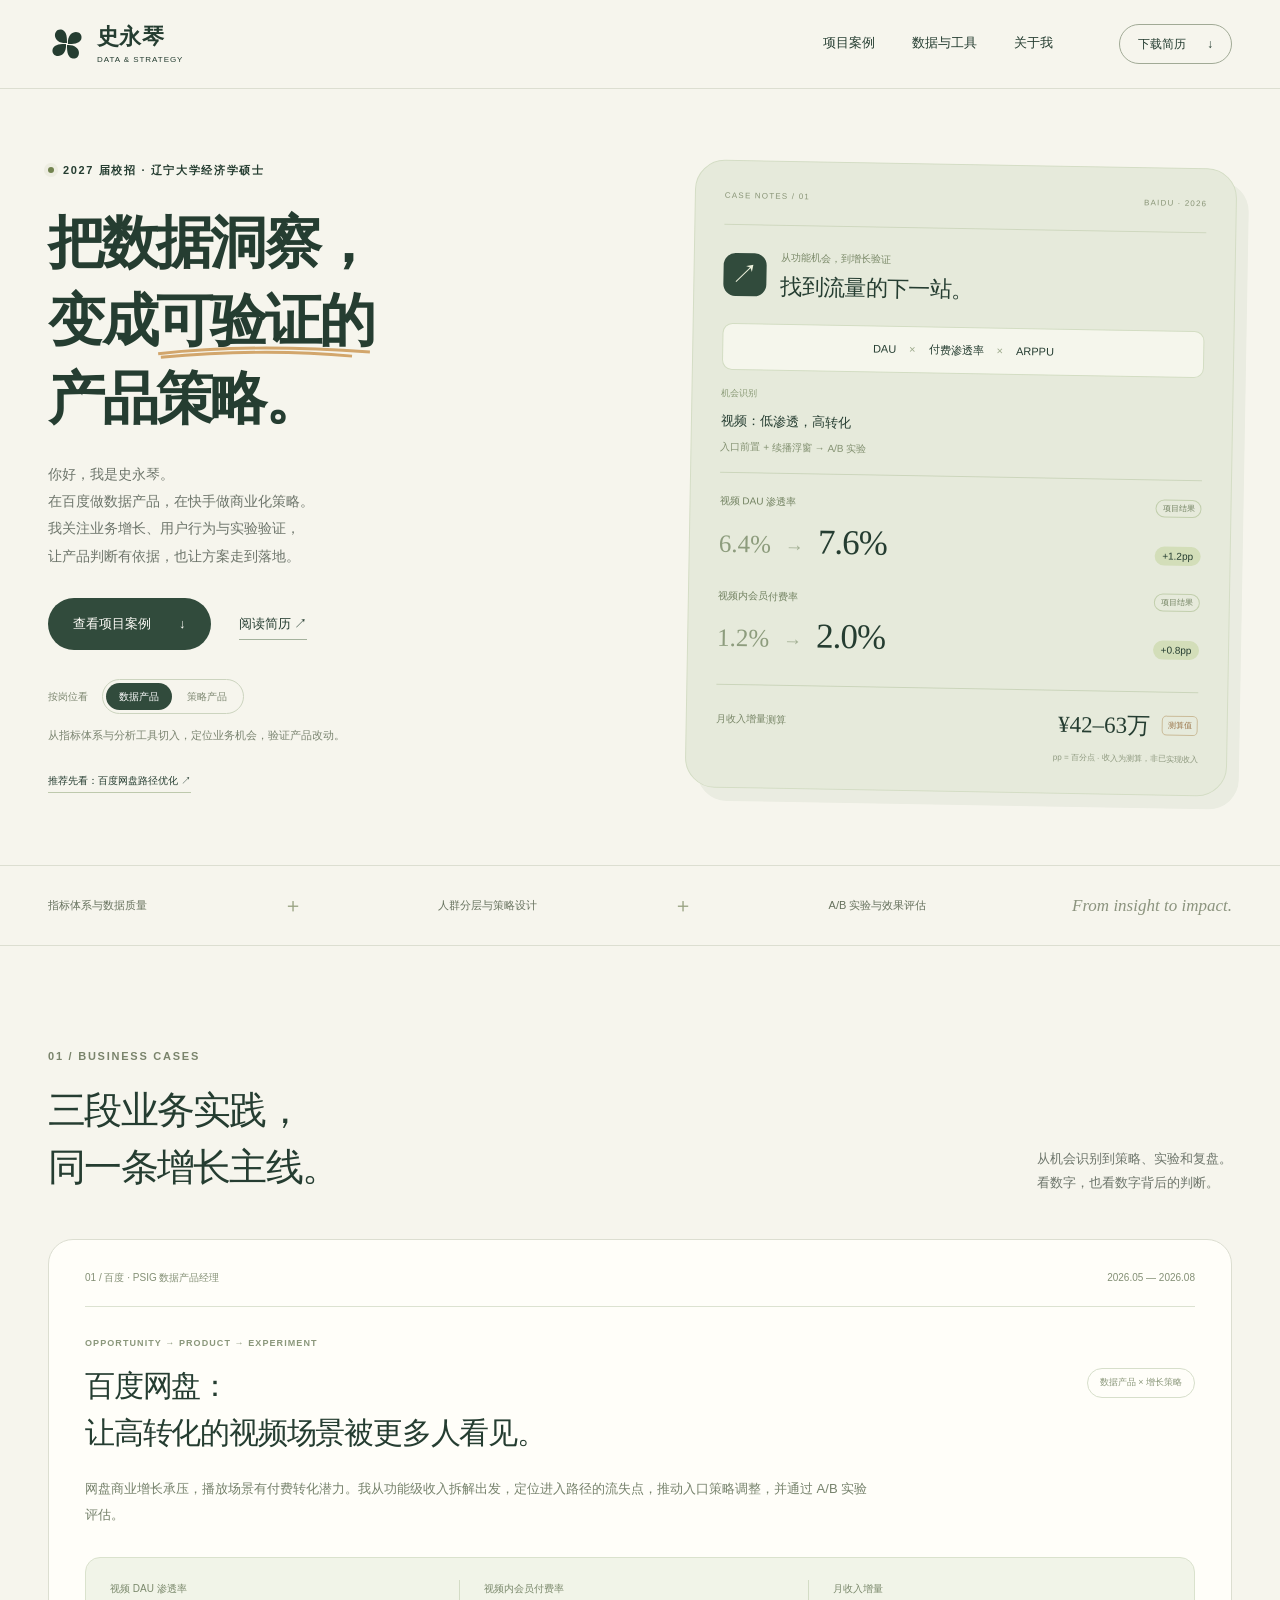
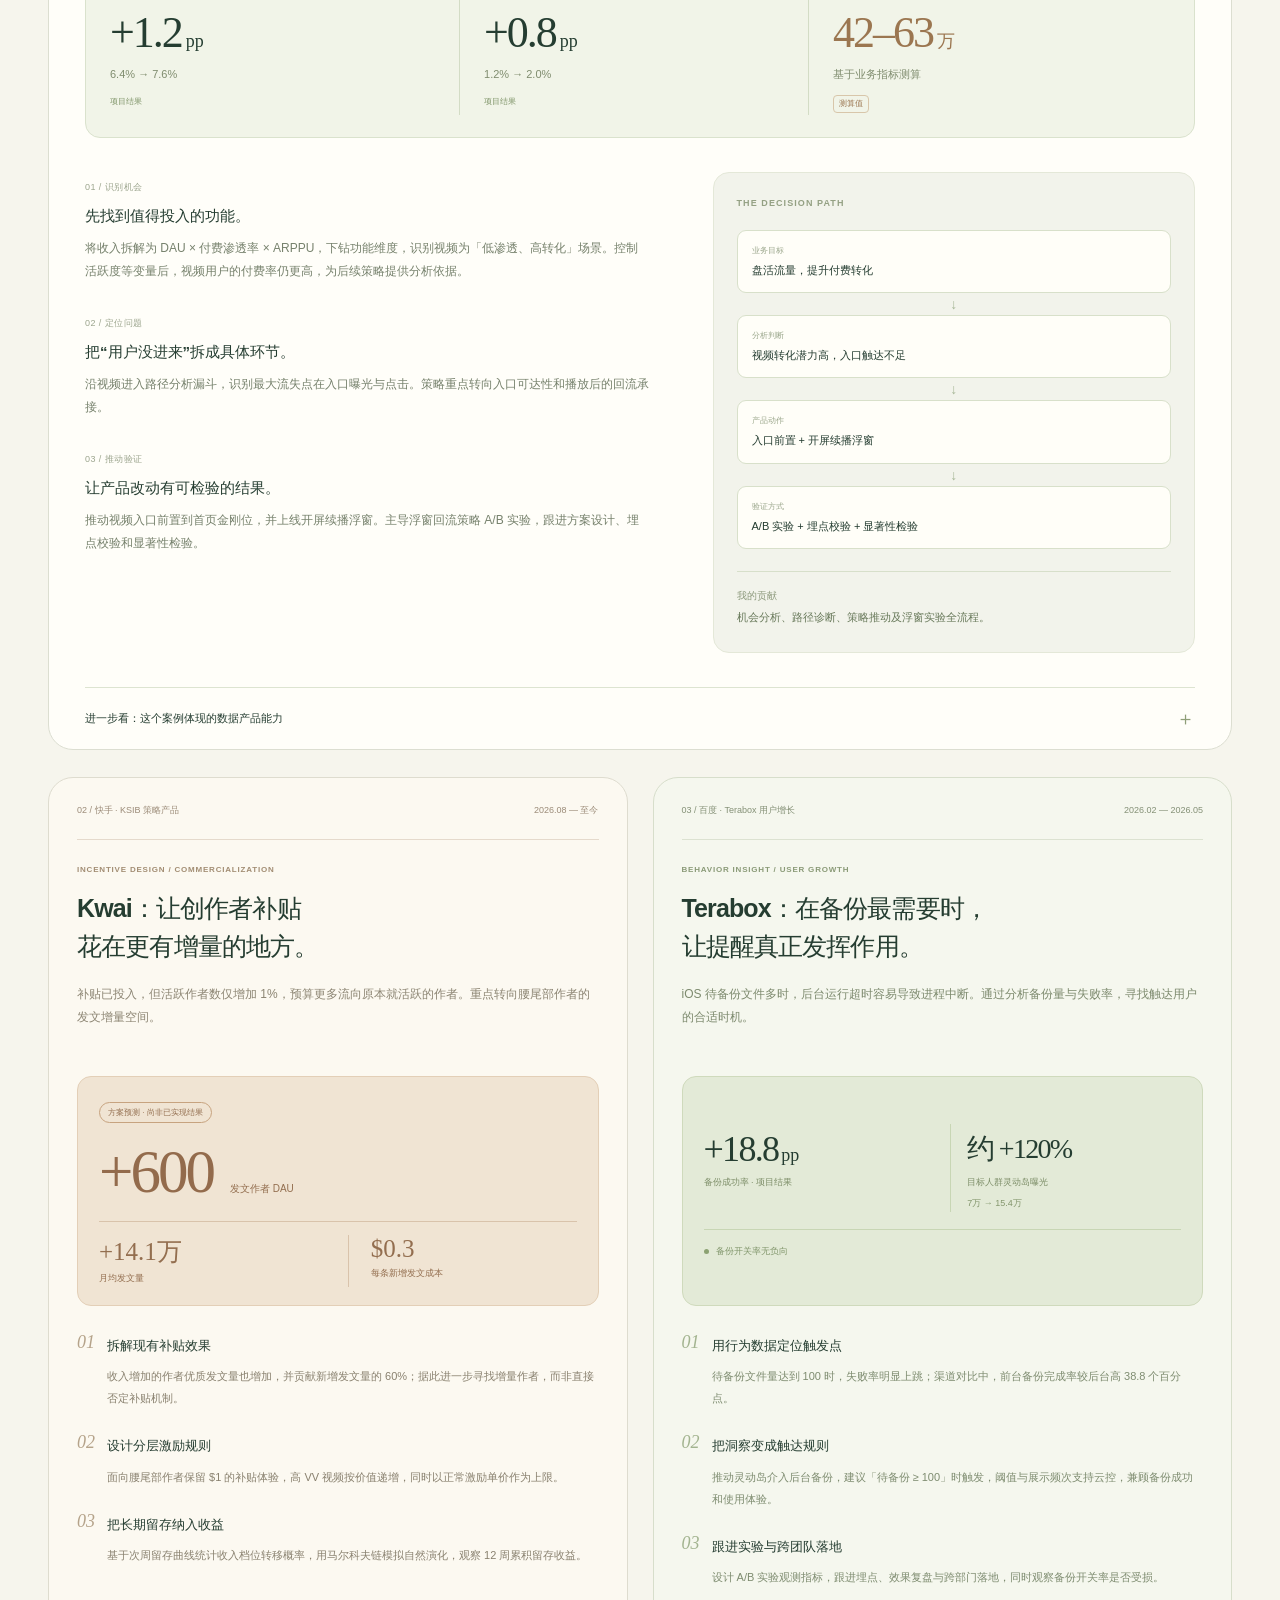
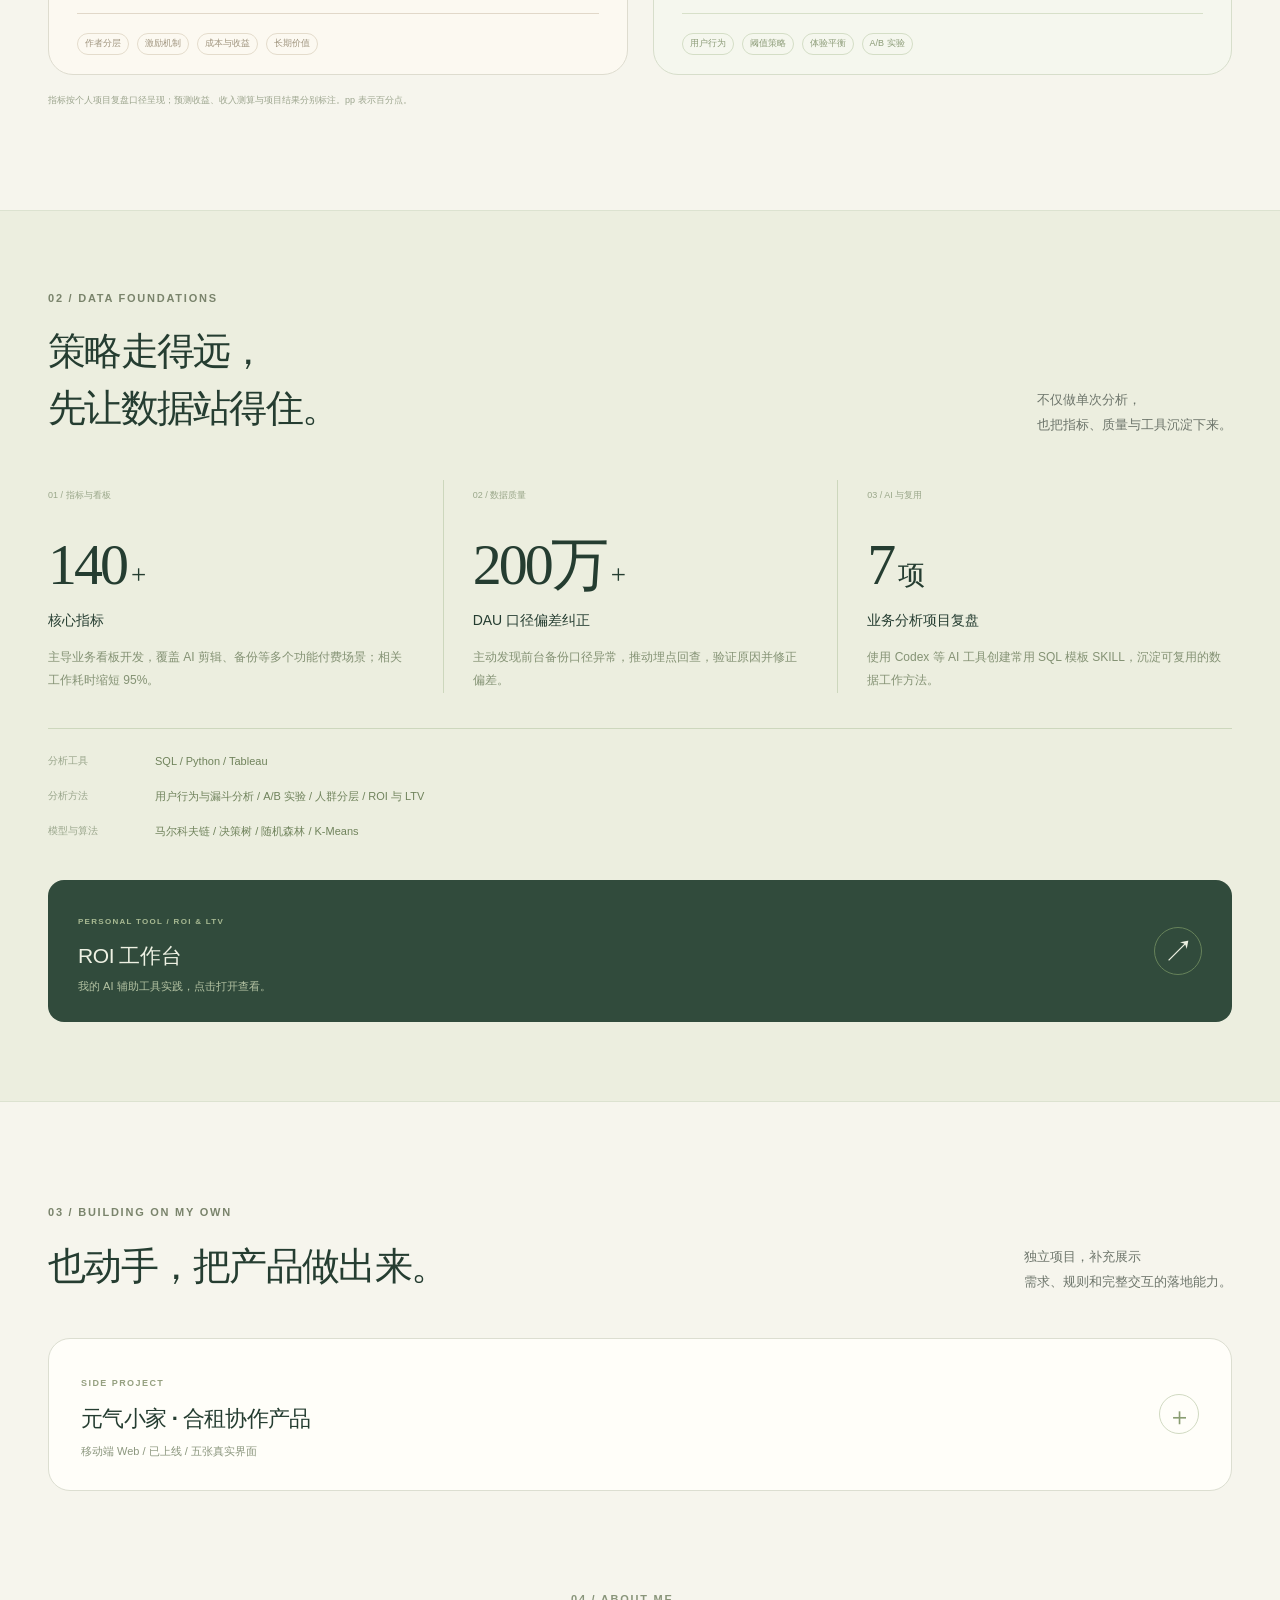
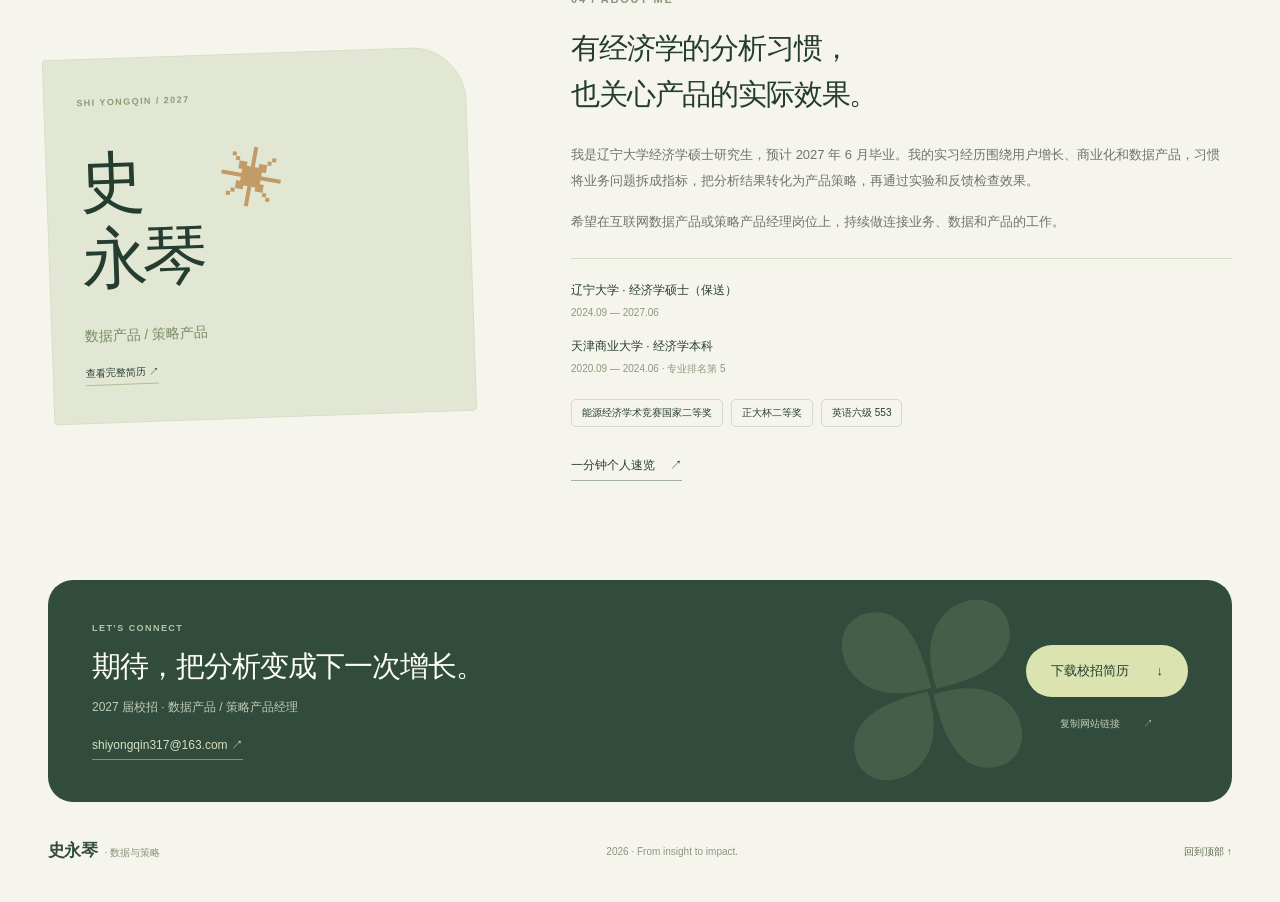
==== docs/index.html @ d468dbdb "补齐 Pages 的 docs 发布目录，修复网站及公开简历部署" ====
<!doctype html>
<html lang="zh-CN">
<head>
<meta charset="utf-8"><meta name="viewport" content="width=device-width, initial-scale=1"><meta name="theme-color" content="#f6f5ed">
<meta name="description" content="史永琴，辽宁大学经济学硕士，2027届校招。聚焦互联网数据产品与策略产品，展示百度网盘、快手Kwai与Terabox的指标分析、策略设计和A/B实验实践。">
<meta property="og:title" content="史永琴 · 数据产品 / 策略产品"><meta property="og:description" content="把数据洞察，变成可验证的产品策略。2027届校招作品集。"><meta property="og:type" content="website"><meta property="og:url" content="https://shiyongqin.github.io/portfolio/">
<title>史永琴 · 数据产品 / 策略产品</title><link rel="icon" href="assets/favicon.svg" type="image/svg+xml"><link rel="stylesheet" href="styles.css"><link rel="stylesheet" href="career.css"><script src="app.js" defer></script>
</head>
<body>
<a class="skip-link" href="#main">跳到主要内容</a>
<header class="site-header"><div class="header-inner wrap"><a class="brand" href="#top" aria-label="史永琴，返回顶部"><svg class="brand-mark" viewBox="0 0 40 40" fill="currentColor" aria-hidden="true"><path d="M20 19C3 20 5 2 15 5c5 2 5 9 5 14ZM21 20C20 3 38 5 35 15c-2 5-9 5-14 5ZM20 21c17-1 15 17 5 14-5-2-5-9-5-14ZM19 20C20 37 2 35 5 25c2-5 9-5 14-5Z"/></svg><span>史永琴<span class="brand-sub">DATA &amp; STRATEGY</span></span></a><nav class="desktop-nav" aria-label="主导航"><a href="#work">项目案例</a><a href="#capabilities">数据与工具</a><a href="#about">关于我</a></nav><a class="button small outline header-action" href="assets/shiyongqin-resume.pdf" download="史永琴_数据策略产品_校招简历.pdf">下载简历 <span aria-hidden="true">↓</span></a><button class="menu-toggle" aria-expanded="false" aria-controls="mobile-nav" aria-label="展开导航"><span></span><span></span></button></div><nav id="mobile-nav" class="mobile-nav" aria-label="手机导航" hidden><a href="#work">项目案例</a><a href="#capabilities">数据与工具</a><a href="#about">关于我</a><a href="assets/shiyongqin-resume.pdf" download="史永琴_数据策略产品_校招简历.pdf">下载简历 ↓</a></nav></header>
<main id="main">
<section class="hero career-hero wrap" id="top" aria-labelledby="hero-title"><div class="hero-copy"><p class="eyebrow"><span class="status-dot"></span> 2027 届校招 · 辽宁大学经济学硕士</p><h1 id="hero-title">把数据洞察，<br>变成<span class="underlined">可验证的<svg viewBox="0 0 400 24" preserveAspectRatio="none" aria-hidden="true"><path d="M4 15Q172-3 395 12M9 21Q198 5 362 19"/></svg></span><br>产品策略。</h1><p class="hero-description">你好，我是史永琴。<br>在百度做数据产品，在快手做商业化策略。<br>我关注业务增长、用户行为与实验验证，<br>让产品判断有依据，也让方案走到落地。</p><div class="hero-actions"><a class="button primary" href="#work">查看项目案例 <span aria-hidden="true">↓</span></a><a class="text-link" href="assets/shiyongqin-resume.pdf" target="_blank" rel="noopener">阅读简历 ↗</a></div><div class="role-selector" aria-label="按求职方向查看"><span>按岗位看</span><div class="role-buttons"><button data-role="data" aria-pressed="true">数据产品</button><button data-role="strategy" aria-pressed="false">策略产品</button></div></div><div class="role-focus" aria-live="polite"><p id="role-description">从指标体系与分析工具切入，定位业务机会，验证产品改动。</p><a id="role-case-link" href="#baidu">推荐先看：百度网盘路径优化 ↗</a></div></div>
<aside class="insight-board" aria-label="百度网盘案例成果速览"><div class="board-topline"><span>CASE NOTES / 01</span><span>BAIDU · 2026</span></div><div class="board-title"><span class="board-icon" aria-hidden="true">↗</span><div><p>从功能机会，到增长验证</p><h2>找到流量的下一站。</h2></div></div><div class="formula"><span>DAU</span><i>×</i><span>付费渗透率</span><i>×</i><span>ARPPU</span></div><div class="board-finding"><span>机会识别</span><strong>视频：低渗透，高转化</strong><p>入口前置 + 续播浮窗 → A/B 实验</p></div><div class="board-metric"><div><span>视频 DAU 渗透率</span><small>项目结果</small></div><p><span>6.4%</span><i>→</i><strong>7.6%</strong><em>+1.2pp</em></p></div><div class="board-metric"><div><span>视频内会员付费率</span><small>项目结果</small></div><p><span>1.2%</span><i>→</i><strong>2.0%</strong><em>+0.8pp</em></p></div><div class="board-bottom"><span>月收入增量测算</span><strong>¥42–63万</strong><small>测算值</small></div><p class="board-footnote">pp = 百分点 · 收入为测算，非已实现收入</p></aside></section>
<div class="intro-strip career-strip"><div class="wrap"><span>指标体系与数据质量</span><span class="strip-plus" aria-hidden="true">＋</span><span>人群分层与策略设计</span><span class="strip-plus" aria-hidden="true">＋</span><span>A/B 实验与效果评估</span><span class="strip-signature">From insight to impact.</span></div></div>
<section class="work-section wrap section-space" id="work" aria-labelledby="work-title"><div class="section-heading"><div><p class="eyebrow">01 / BUSINESS CASES</p><h2 id="work-title">三段业务实践，<br>同一条增长主线。</h2></div><p class="section-note">从机会识别到策略、实验和复盘。<br>看数字，也看数字背后的判断。</p></div>
<article class="business-case" id="baidu"><div class="business-top"><span>01 / 百度 · PSIG 数据产品经理</span><span>2026.05 — 2026.08</span></div><div class="business-heading"><div><p class="eyebrow">OPPORTUNITY → PRODUCT → EXPERIMENT</p><h3>百度网盘：<br>让高转化的视频场景被更多人看见。</h3></div><span class="case-type">数据产品 × 增长策略</span></div><p class="business-lead">网盘商业增长承压，播放场景有付费转化潜力。我从功能级收入拆解出发，定位进入路径的流失点，推动入口策略调整，并通过 A/B 实验评估。</p><div class="outcome-grid"><div><span class="outcome-label">视频 DAU 渗透率</span><strong>+1.2<span>pp</span></strong><p>6.4% → 7.6%</p><small>项目结果</small></div><div><span class="outcome-label">视频内会员付费率</span><strong>+0.8<span>pp</span></strong><p>1.2% → 2.0%</p><small>项目结果</small></div><div class="estimated-outcome"><span class="outcome-label">月收入增量</span><strong>42–63<span>万</span></strong><p>基于业务指标测算</p><small>测算值</small></div></div><div class="case-body"><div class="case-narrative"><div><span>01 / 识别机会</span><h4>先找到值得投入的功能。</h4><p>将收入拆解为 DAU × 付费渗透率 × ARPPU，下钻功能维度，识别视频为「低渗透、高转化」场景。控制活跃度等变量后，视频用户的付费率仍更高，为后续策略提供分析依据。</p></div><div><span>02 / 定位问题</span><h4>把“用户没进来”拆成具体环节。</h4><p>沿视频进入路径分析漏斗，识别最大流失点在入口曝光与点击。策略重点转向入口可达性和播放后的回流承接。</p></div><div><span>03 / 推动验证</span><h4>让产品改动有可检验的结果。</h4><p>推动视频入口前置到首页金刚位，并上线开屏续播浮窗。主导浮窗回流策略 A/B 实验，跟进方案设计、埋点校验和显著性检验。</p></div></div><div class="decision-board"><p class="eyebrow">THE DECISION PATH</p><div class="path-node"><span>业务目标</span><strong>盘活流量，提升付费转化</strong></div><div class="path-node"><span>分析判断</span><strong>视频转化潜力高，入口触达不足</strong></div><div class="path-node"><span>产品动作</span><strong>入口前置 + 开屏续播浮窗</strong></div><div class="path-node"><span>验证方式</span><strong>A/B 实验 + 埋点校验 + 显著性检验</strong></div><div class="ownership"><span>我的贡献</span><p>机会分析、路径诊断、策略推动及浮窗实验全流程。</p></div></div></div><details class="case-details"><summary>进一步看：这个案例体现的数据产品能力 <span aria-hidden="true">＋</span></summary><div class="detail-content"><div><h4>从指标到决策</h4><p>收入拆解用于筛选优先级，漏斗分析用于定位干预环节，让分析结果指向具体产品动作。</p></div><div><h4>从方案到实验</h4><p>将回流策略转化为可验证的实验方案，校验埋点并评估结果，让产品、数据与研发协作闭环。</p></div><div><h4>保留指标的边界</h4><p>视频 DAU 渗透率与视频内付费率分开呈现。月收入增量标为测算值，避免与已观察到的指标提升混为一谈。</p></div></div></details></article>
<div class="strategy-cases"><article class="strategy-case kwai-case" id="kwai"><div class="business-top"><span>02 / 快手 · KSIB 策略产品</span><span>2026.08 — 至今</span></div><p class="eyebrow">INCENTIVE DESIGN / COMMERCIALIZATION</p><h3>Kwai：让创作者补贴<br>花在更有增量的地方。</h3><p class="strategy-lead">补贴已投入，但活跃作者数仅增加 1%，预算更多流向原本就活跃的作者。重点转向腰尾部作者的发文增量空间。</p><div class="forecast-panel"><span class="metric-badge">方案预测 · 尚非已实现结果</span><div class="forecast-main"><strong>+600</strong><span>发文作者 DAU</span></div><div class="forecast-sub"><div><strong>+14.1万</strong><span>月均发文量</span></div><div><strong>$0.3</strong><span>每条新增发文成本</span></div></div></div><ol class="strategy-steps"><li><strong>拆解现有补贴效果</strong><p>收入增加的作者优质发文量也增加，并贡献新增发文量的 60%；据此进一步寻找增量作者，而非直接否定补贴机制。</p></li><li><strong>设计分层激励规则</strong><p>面向腰尾部作者保留 $1 的补贴体验，高 VV 视频按价值递增，同时以正常激励单价作为上限。</p></li><li><strong>把长期留存纳入收益</strong><p>基于次周留存曲线统计收入档位转移概率，用马尔科夫链模拟自然演化，观察 12 周累积留存收益。</p></li></ol><div class="case-bottom-tags"><span>作者分层</span><span>激励机制</span><span>成本与收益</span><span>长期价值</span></div></article>
<article class="strategy-case tera-case" id="terabox"><div class="business-top"><span>03 / 百度 · Terabox 用户增长</span><span>2026.02 — 2026.05</span></div><p class="eyebrow">BEHAVIOR INSIGHT / USER GROWTH</p><h3>Terabox：在备份最需要时，<br>让提醒真正发挥作用。</h3><p class="strategy-lead">iOS 待备份文件多时，后台运行超时容易导致进程中断。通过分析备份量与失败率，寻找触达用户的合适时机。</p><div class="tera-results"><div><strong>+18.8<span>pp</span></strong><span>备份成功率 · 项目结果</span></div><div><strong>约 +120%</strong><span>目标人群灵动岛曝光</span><small>7万 → 15.4万</small></div><p><i></i> 备份开关率无负向</p></div><ol class="strategy-steps"><li><strong>用行为数据定位触发点</strong><p>待备份文件量达到 100 时，失败率明显上跳；渠道对比中，前台备份完成率较后台高 38.8 个百分点。</p></li><li><strong>把洞察变成触达规则</strong><p>推动灵动岛介入后台备份，建议「待备份 ≥ 100」时触发，阈值与展示频次支持云控，兼顾备份成功和使用体验。</p></li><li><strong>跟进实验与跨团队落地</strong><p>设计 A/B 实验观测指标，跟进埋点、效果复盘与跨部门落地，同时观察备份开关率是否受损。</p></li></ol><div class="case-bottom-tags"><span>用户行为</span><span>阈值策略</span><span>体验平衡</span><span>A/B 实验</span></div></article></div><p class="case-source-note">指标按个人项目复盘口径呈现；预测收益、收入测算与项目结果分别标注。pp 表示百分点。</p></section>
<section class="capabilities-section section-space" id="capabilities" aria-labelledby="capabilities-title"><div class="wrap"><div class="section-heading"><div><p class="eyebrow">02 / DATA FOUNDATIONS</p><h2 id="capabilities-title">策略走得远，<br>先让数据站得住。</h2></div><p class="section-note">不仅做单次分析，<br>也把指标、质量与工具沉淀下来。</p></div><div class="foundation-grid"><article><span class="foundation-index">01 / 指标与看板</span><h3>140<span>+</span></h3><p class="foundation-title">核心指标</p><p>主导业务看板开发，覆盖 AI 剪辑、备份等多个功能付费场景；相关工作耗时缩短 95%。</p></article><article><span class="foundation-index">02 / 数据质量</span><h3>200万<span>+</span></h3><p class="foundation-title">DAU 口径偏差纠正</p><p>主动发现前台备份口径异常，推动埋点回查，验证原因并修正偏差。</p></article><article><span class="foundation-index">03 / AI 与复用</span><h3>7<span>项</span></h3><p class="foundation-title">业务分析项目复盘</p><p>使用 Codex 等 AI 工具创建常用 SQL 模板 SKILL，沉淀可复用的数据工作方法。</p></article></div><div class="skill-lines"><div><span>分析工具</span><p>SQL / Python / Tableau</p></div><div><span>分析方法</span><p>用户行为与漏斗分析 / A/B 实验 / 人群分层 / ROI 与 LTV</p></div><div><span>模型与算法</span><p>马尔科夫链 / 决策树 / 随机森林 / K-Means</p></div></div><a class="tool-link" href="https://shiyongqin.github.io/roi-ltv-dashboard/" target="_blank" rel="noopener noreferrer"><div><span class="eyebrow">PERSONAL TOOL / ROI &amp; LTV</span><h3>ROI 工作台</h3><p>我的 AI 辅助工具实践，点击打开查看。</p></div><span class="tool-arrow" aria-hidden="true">↗</span></a></div></section>
<section class="side-project-section wrap section-space" id="side-project" aria-labelledby="side-title"><div class="section-heading"><div><p class="eyebrow">03 / BUILDING ON MY OWN</p><h2 id="side-title">也动手，把产品做出来。</h2></div><p class="section-note">独立项目，补充展示<br>需求、规则和完整交互的落地能力。</p></div><details class="supplementary-project"><summary><div><span class="eyebrow">SIDE PROJECT</span><h3>元气小家 · 合租协作产品</h3><p>移动端 Web / 已上线 / 五张真实界面</p></div><span class="supplementary-toggle" aria-hidden="true">＋</span></summary><div class="supplementary-content">      <article class="featured-project" id="yuanqi">
        <div class="project-topbar"><span class="project-index">SIDE PROJECT / 独立产品</span><span class="pill"><span class="status-dot"></span> 已上线 · 持续迭代</span></div>
        <div class="feature-grid">
          <div class="project-copy">
            <div class="project-icon house-icon" aria-hidden="true"><svg viewBox="0 0 64 64" fill="none"><path d="m9 30 23-20 23 20M16 27v27h32V27M27 54V37h11v17" stroke="currentColor" stroke-width="3.5" stroke-linejoin="round"/><path d="M44 15h7v12" stroke="currentColor" stroke-width="3.5" stroke-linecap="round"/><path d="m12 8 2 5 5 2-5 2-2 5-2-5-5-2 5-2 2-5Z" fill="#d9a34e"/></svg></div>
            <h3>元气小家</h3><p class="project-subtitle">合租生活里的事，<br>有个地方一起管。</p>
            <p class="project-description">面向 2–4 人合租场景，把公共费用、清洁值日、物资库存和室友公约，放进一个轻量的移动端产品。</p>
            <div class="tag-list"><span>需求拆解</span><span>产品设计</span><span>交互与迭代</span></div>
            <dl class="project-facts"><div><dt>我的工作</dt><dd>从功能规划、规则梳理到界面与体验优化</dd></div><div><dt>核心判断</dt><dd>用可见的状态，减少反复沟通与催促</dd></div></dl>
            <div class="project-actions"><a class="button primary" href="https://project-l1ve.hatchable.site" target="_blank" rel="noopener noreferrer">打开真实产品 <span aria-hidden="true">↗</span></a></div>
          </div>
          <div class="screenshot-gallery" aria-label="元气小家真实产品界面">
            <div class="gallery-tabs" role="tablist" aria-label="选择产品界面"><button role="tab" id="tab-home" aria-controls="screen-panel" aria-selected="true" data-screen="home">首页</button><button role="tab" id="tab-bills" aria-controls="screen-panel" aria-selected="false" tabindex="-1" data-screen="bills">账单</button><button role="tab" id="tab-chores" aria-controls="screen-panel" aria-selected="false" tabindex="-1" data-screen="chores">家务</button><button role="tab" id="tab-supplies" aria-controls="screen-panel" aria-selected="false" tabindex="-1" data-screen="supplies">物资</button><button role="tab" id="tab-house" aria-controls="screen-panel" aria-selected="false" tabindex="-1" data-screen="house">更多</button></div>
            <div id="screen-panel" role="tabpanel" aria-labelledby="tab-home" tabindex="0">
              <div class="gallery-stage"><span class="gallery-decoration" aria-hidden="true">good things,<br>made simple.</span><button class="screen-zoom" aria-label="放大查看首页界面"><img id="gallery-image" src="assets/home.webp" alt="元气小家首页：集中呈现今日待办与值日" width="930" height="1828" loading="lazy"><span class="zoom-hint">点击放大 <span aria-hidden="true">⤢</span></span></button><span class="screen-counter" aria-hidden="true">01 <span>/ 05</span></span></div>
              <div class="gallery-caption" aria-live="polite"><strong id="screen-title">先知道，今天要做什么。</strong><p id="screen-description">首页聚焦今日待办和值日，把最常用的行动入口放在眼前。</p></div>
            </div>
            <p class="source-note">真实产品截图 · 保留拍摄时的演示状态</p>
          </div>
        </div>
        <div class="decision-header"><span class="eyebrow">THREE DESIGN DECISIONS</span><span>几个真正影响体验的选择</span></div>
        <div class="decision-grid"><div><span class="decision-number">01</span><h4>首页做减法</h4><p>把首页收敛为今天的待办和值日，让打开产品后的第一步更明确。</p></div><div><span class="decision-number">02</span><h4>先把分摊规则说清</h4><p>水电费结合费用覆盖日期与居住时间分摊；普通公共费用按人数均分。</p></div><div><span class="decision-number">03</span><h4>协作保留边界</h4><p>费用结清由双方确认；围绕债权债务协作，同时保护个人账单隐私。</p></div></div>
        <details class="case-details"><summary>展开项目思考与迭代复盘 <span aria-hidden="true">＋</span></summary><div class="detail-content"><div><h4>从日常摩擦找到切入点</h4><p>谁垫了水电费、今天轮到谁打扫、纸巾还剩多少，都是单次很小、反复发生的问题。产品围绕「看见状态 → 采取行动 → 留下记录」组织信息，减少靠记忆和催促维持协作。</p></div><div><h4>让产品能被顺利使用</h4><p>迭代中处理过邮箱验证码登录、页面空白和任务点击反馈等问题，并统一了移动端间距、状态色、图标和文案。先保证关键路径清晰、可用，再逐步完善视觉表达。</p></div><div><h4>下一步如何验证</h4><p>用多人真实任务测试，观察费用确认是否清楚、家务完成反馈是否减少催促、库存提醒是否打扰。这些是待验证的设计假设，当前不将它们写成用户增长或效率提升的结果。</p></div></div></details>
      </article>
</div></details></section>
<section class="about-section career-about wrap section-space" id="about" aria-labelledby="about-title"><div class="profile-card"><span class="eyebrow">SHI YONGQIN / 2027</span><div class="profile-name">史<br>永琴<span aria-hidden="true">✳</span></div><p>数据产品 / 策略产品</p><a href="assets/shiyongqin-resume.pdf" target="_blank" rel="noopener">查看完整简历 ↗</a></div><div class="about-copy"><p class="eyebrow">04 / ABOUT ME</p><h2 id="about-title">有经济学的分析习惯，<br>也关心产品的实际效果。</h2><p>我是辽宁大学经济学硕士研究生，预计 2027 年 6 月毕业。我的实习经历围绕用户增长、商业化和数据产品，习惯将业务问题拆成指标，把分析结果转化为产品策略，再通过实验和反馈检查效果。</p><p>希望在互联网数据产品或策略产品经理岗位上，持续做连接业务、数据和产品的工作。</p><div class="education-list"><div><strong>辽宁大学 · 经济学硕士（保送）</strong><span>2024.09 — 2027.06</span></div><div><strong>天津商业大学 · 经济学本科</strong><span>2020.09 — 2024.06 · 专业排名第 5</span></div></div><div class="about-skills"><span>能源经济学术竞赛国家二等奖</span><span>正大杯二等奖</span><span>英语六级 553</span></div><button class="text-link" data-summary>一分钟个人速览 <span aria-hidden="true">↗</span></button></div></section>
<section class="closing-section wrap" aria-labelledby="closing-title"><div><p class="eyebrow">LET’S CONNECT</p><h2 id="closing-title">期待，把分析变成下一次增长。</h2><p>2027 届校招 · 数据产品 / 策略产品经理</p><a class="contact-email" href="mailto:shiyongqin317@163.com">shiyongqin317@163.com ↗</a></div><div class="closing-actions"><a class="button light" href="assets/shiyongqin-resume.pdf" download="史永琴_数据策略产品_校招简历.pdf">下载校招简历 <span aria-hidden="true">↓</span></a><button class="copy-link" id="copy-link">复制网站链接 <span aria-hidden="true">↗</span></button></div><svg class="closing-flower" viewBox="0 0 100 100" fill="currentColor" aria-hidden="true"><path d="M50 49C7 51 12 5 37 13c13 5 13 23 13 36ZM52 50C49 7 95 12 87 37c-5 13-23 13-35 13ZM50 52c43-3 38 43 13 35-13-5-13-23-13-35ZM48 50c3 43-43 38-35 13 5-13 23-13 35-13Z"/></svg></section>
</main><footer class="wrap"><a class="footer-brand" href="#top">史永琴 <span>· 数据与策略</span></a><span>2026 · From insight to impact.</span><a href="#top">回到顶部 ↑</a></footer>
<dialog id="summary-dialog" class="summary-dialog" aria-labelledby="summary-title"><button class="dialog-close" data-close aria-label="关闭个人速览">×</button><p class="eyebrow">THE ONE-MINUTE VERSION</p><h2 id="summary-title">史永琴 · 2027 届校招</h2><p class="summary-intro">辽宁大学经济学硕士 · 数据产品 / 策略产品经理</p><div class="summary-row"><span>01</span><div><h3>百度网盘 · 数据产品</h3><p>功能级机会分析、路径优化与 A/B 实验。视频 DAU 渗透率 +1.2pp，视频内会员付费率 +0.8pp。</p></div></div><div class="summary-row"><span>02</span><div><h3>快手 Kwai · 商业化策略</h3><p>作者分层、补贴规则和长期留存收益预测。方案预测发文作者 DAU +600，月均发文 +14.1 万。</p></div></div><div class="summary-row"><span>03</span><div><h3>Terabox · 用户增长</h3><p>围绕 iOS 备份设计阈值触达策略，跟进实验与落地。备份成功率提升 18.8pp。</p></div></div><a class="button primary" href="assets/shiyongqin-resume.pdf" target="_blank" rel="noopener">阅读完整校招简历 ↗</a></dialog>
  <dialog id="image-dialog" class="image-dialog" aria-labelledby="image-dialog-title"><div class="image-dialog-header"><h2 id="image-dialog-title">首页 · 真实产品界面</h2><button class="dialog-close" data-close aria-label="关闭放大界面">×</button></div><div class="image-dialog-body"><img id="zoom-image" src="assets/home.webp" alt="元气小家首页放大图" width="930" height="1828"></div></dialog>
<div class="toast" role="status" aria-live="polite" hidden></div>
</body></html>
---- docs/styles.css ----
@charset "UTF-8";
:root{--paper:#f6f5ed;--ink:#253d31;--muted:#6d756b;--line:#dcded1;--green:#314b3c;--sage:#e4e8d8;--lime:#dbe4b0;--orange:#c78359;--white:#fffef9;--radius:25px;color-scheme:light}
*{box-sizing:border-box}html{scroll-behavior:smooth;scroll-padding-top:100px}body{margin:0;background:var(--paper);color:var(--ink);font-family:Inter,"PingFang SC","Microsoft YaHei","Noto Sans CJK SC",sans-serif;font-size:15px;line-height:1.75;-webkit-font-smoothing:antialiased}button,a{-webkit-tap-highlight-color:transparent}a{color:inherit;text-decoration:none}button{font:inherit;color:inherit;cursor:pointer}button:disabled{cursor:default}button,input{font-size:inherit}img,svg{display:block;max-width:100%}img{height:auto}button{border:0;background:none}h1,h2,h3,h4,p{margin:0}h1,h2,h3,h4{line-height:1.35}::selection{background:var(--lime);color:var(--ink)}[hidden]{display:none!important}a:focus-visible,button:focus-visible,summary:focus-visible,[tabindex]:focus-visible{outline:3px solid #c58e41;outline-offset:5px}.wrap{width:min(1200px,calc(100% - 96px));margin-inline:auto}.section-space{padding-block:102px}.eyebrow{font-size:11px;font-weight:600;letter-spacing:.16em;line-height:1.5}.skip-link{position:fixed;top:-80px;left:20px;background:var(--green);color:white;padding:10px 20px;z-index:10}.skip-link:focus{top:10px}.site-header{background:rgba(246,245,237,.96);border-bottom:1px solid var(--line);position:sticky;top:0;z-index:20;backdrop-filter:blur(12px)}.header-inner{height:88px;display:flex;align-items:center;justify-content:space-between;gap:30px}.brand{display:flex;align-items:center;gap:11px;line-height:1.2}.brand-mark{width:38px;height:38px}.brand>span{font-size:25px;font-weight:650;letter-spacing:-1px}.brand-sub{display:block;font-size:10px;letter-spacing:.18em;font-weight:400;margin-top:5px}.desktop-nav{display:flex;gap:37px;margin-left:auto;margin-right:36px;font-size:13px}.desktop-nav a{position:relative}.desktop-nav a:after{content:"";height:1px;background:var(--green);display:block;transform:scaleX(0);transform-origin:left;transition:transform .2s}.desktop-nav a:hover:after{transform:scaleX(1)}.button{display:inline-flex;align-items:center;justify-content:center;gap:28px;min-height:52px;border-radius:100px;padding:12px 25px;font-size:13px;font-weight:550;line-height:1.4;transition:background .2s,transform .2s;white-space:nowrap}.button:hover{transform:translateY(-2px)}.button.primary{background:var(--green);color:var(--white)}.button.primary:hover{background:#1d3728}.button.outline{border:1px solid #a1aa96}.button.outline:hover{background:var(--sage)}.button.small{min-height:40px;padding:10px 18px;font-size:12px;gap:21px}.button.light{background:var(--lime);color:var(--ink)}.button.light:hover{background:#e8edc8}.text-link{display:inline-flex;align-items:center;gap:15px;line-height:1.5;font-size:13px;border-bottom:1px solid #a5b29d;padding:6px 0}.text-link:hover{color:var(--orange)}.menu-toggle,.mobile-nav{display:none}.hero{padding-top:76px;padding-bottom:75px;display:grid;grid-template-columns:1.22fr 1fr;gap:45px;align-items:center}.hero-copy{padding-block:8px}.hero .eyebrow{display:flex;align-items:center;gap:9px;letter-spacing:.15em}.status-dot{display:inline-block;flex-shrink:0;width:6px;height:6px;border-radius:50%;background:#72834f;box-shadow:0 0 0 4px #72834f12}.hero h1{font-size:clamp(40px,4.6vw,65px);font-weight:600;letter-spacing:-.055em;line-height:1.4;margin-top:24px;margin-bottom:29px}.underlined{display:inline-block;position:relative}.underlined svg{position:absolute;width:100%;height:14px;left:0;bottom:0;stroke:#d2a66c;stroke-width:5;fill:none;z-index:-1}.hero-description{color:var(--muted);font-size:15px;line-height:2}.hero-actions{display:flex;align-items:center;gap:28px;margin-top:32px}.hero-footnote{display:flex;align-items:center;gap:11px;color:#7c8274;font-size:11px;margin-top:45px}.mini-star{font-size:25px;line-height:1;color:#819268}.hero-visual{isolation:isolate;position:relative;background:#e8ebdd;border-radius:150px 150px 30px 30px;min-height:510px;overflow:hidden;transition:background .3s}.hero-visual:hover{background:#e1e7d0}.visual-topline{position:absolute;top:29px;left:29px;right:29px;display:flex;justify-content:space-between;align-items:center;font-size:9px;letter-spacing:.12em;z-index:5}.visual-topline span:first-child{padding:5px 10px;border:1px solid #a9b196;border-radius:100px;background:#e8ebdd}.hero-circle{width:350px;height:350px;background:#d1d9bc;border-radius:50%;position:absolute;top:90px;left:46%;transform:translateX(-50%)}.hero-device{border:5px solid #fdfcf5;border-radius:22px;overflow:hidden;box-shadow:3px 14px 30px #35452d18;background:#fff9e7;position:absolute;transition:transform .4s;line-height:0}.hero-device img{width:100%}.device-front{width:200px;top:79px;left:40px;transform:rotate(-9deg);z-index:2}.device-back{width:175px;right:25px;top:127px;transform:rotate(10deg);opacity:.95;z-index:1}.hero-visual:hover .device-front{transform:rotate(-6deg) translateY(-4px)}.hero-visual:hover .device-back{transform:rotate(7deg) translateY(-4px)}.visual-sticker{position:absolute;z-index:4;right:24px;top:72px;background:#f4d7b6;border-radius:4px;padding:13px 19px;font-size:14px;line-height:1.65;transform:rotate(7deg);box-shadow:1px 4px 8px #4c493a0b}.visual-sticker:before{content:"";position:absolute;top:-7px;left:29px;width:35px;height:15px;background:#fffaf480;transform:rotate(-4deg)}.visual-sticker strong{font-size:19px;font-weight:550}.hero-scribble{position:absolute;z-index:3;width:72px;height:72px;bottom:61px;right:24px;stroke:#71845e;stroke-width:2;transform:rotate(10deg)}.visual-bottomline{position:absolute;z-index:5;bottom:20px;left:26px;right:22px;display:flex;align-items:center;justify-content:space-between;font-size:11px;letter-spacing:.01em}.visual-bottomline>span:first-child{display:flex;align-items:center;gap:8px;padding:6px 10px;background:#e8ebddf2;border-radius:100px}.visual-bottomline i{width:5px;height:5px;background:var(--green);border-radius:50%}.circle-arrow{background:var(--green);color:white;border-radius:50%;width:32px;height:32px;display:grid;place-items:center;font-size:20px}.intro-strip{border-block:1px solid var(--line)}.intro-strip>.wrap{display:flex;justify-content:space-between;align-items:center;gap:20px;padding-block:22px;font-size:12px;color:#67725e}.strip-plus{color:#97a180;font-size:20px}.strip-signature{font:italic 17px Georgia,serif;color:#8c947f;margin-left:40px}.section-heading{display:flex;justify-content:space-between;align-items:flex-end;gap:25px;margin-bottom:43px}.section-heading .eyebrow{margin-bottom:17px;color:#7a846c}.section-heading h2{font-weight:550;font-size:38px;letter-spacing:-.045em;line-height:1.5}.section-note{font-size:13px;color:var(--muted);line-height:1.9}.mobile-break{display:none}.featured-project{background:var(--white);border:1px solid var(--line);border-radius:var(--radius);padding:30px 38px 0;scroll-margin-top:110px}.project-topbar{display:flex;justify-content:space-between;align-items:center;padding-bottom:23px;border-bottom:1px solid #e8e9df}.project-index{font-size:11px;letter-spacing:.06em;color:#7a806f}.pill{display:inline-flex;align-items:center;gap:9px;border:1px solid #dee3cd;background:#f5f7eb;padding:5px 11px;font-size:10px;border-radius:100px}.pill .status-dot{width:5px;height:5px;box-shadow:none}.feature-grid{display:grid;grid-template-columns:1fr 1.08fr;gap:64px;padding-top:38px;padding-bottom:39px;align-items:center}.project-icon{height:52px;width:52px;background:#f5e8ca;border-radius:15px;margin-bottom:20px;padding:7px}.house-icon{color:#596547}.project-copy h3{font-size:36px;letter-spacing:-.04em;font-weight:600;margin-bottom:15px}.project-subtitle{font-size:21px;line-height:1.65;font-weight:500}.project-description{color:var(--muted);font-size:13px;line-height:1.95;margin-top:18px;max-width:355px}.tag-list{display:flex;flex-wrap:wrap;gap:7px;margin-top:20px}.tag-list span{font-size:10px;color:#69735d;border:1px solid #dce0d1;border-radius:100px;padding:3px 9px}.project-facts{margin:28px 0;font-size:11px}.project-facts>div{display:grid;grid-template-columns:60px 1fr;gap:14px;margin-top:12px}.project-facts dt{color:#929783}.project-facts dd{margin:0;color:#5a6553}.project-actions{display:flex;align-items:flex-start;gap:15px;flex-direction:column}.project-actions .button{font-size:12px;min-height:46px}.project-actions .text-link{font-size:11px}.screenshot-gallery{min-width:0}.gallery-tabs{display:flex;background:#edeedc;border-radius:100px;padding:5px;gap:2px;margin-bottom:12px}.gallery-tabs button{flex:1;font-size:11px;padding:8px 3px;border-radius:100px;line-height:1.4;transition:background .2s,color .2s}.gallery-tabs button:hover{background:#ffffff60}.gallery-tabs button[aria-selected=true]{background:var(--green);color:#fff}.gallery-stage{position:relative;display:flex;justify-content:center;padding:25px 0 19px;border-radius:16px;background:#e9eddf;background-image:radial-gradient(#899d6e18 1px,transparent 1px);background-size:17px 17px;overflow:hidden;min-height:450px}.screen-zoom{position:relative;border-radius:21px;background:#fff9e7;padding:5px;line-height:0;width:208px;border:1px solid #d5d8c6;box-shadow:0 12px 25px #42523a18;z-index:1;transition:transform .2s}.screen-zoom:hover{transform:translateY(-3px)}.screen-zoom img{width:100%;border-radius:16px;max-height:411px;object-fit:contain}.zoom-hint{position:absolute;bottom:14px;left:50%;transform:translateX(-50%);border-radius:100px;background:#314b3cef;color:white;font-size:9px;line-height:1.4;padding:6px 10px;white-space:nowrap;display:flex;gap:11px;align-items:center;opacity:0;transition:opacity .2s}.screen-zoom:hover .zoom-hint,.screen-zoom:focus-visible .zoom-hint{opacity:1}.gallery-decoration{position:absolute;top:36px;left:17px;font:italic 15px/1.3 Georgia,serif;writing-mode:vertical-rl;color:#8c9a75;transform:rotate(180deg)}.screen-counter{position:absolute;right:14px;bottom:19px;font-size:16px;font-family:Georgia,serif}.screen-counter>span{font:9px sans-serif;color:#8a9578;margin-left:2px}.gallery-caption{padding-top:17px}.gallery-caption strong{font-size:13px;font-weight:550}.gallery-caption p{color:var(--muted);font-size:11px;line-height:1.7;margin-top:5px;min-height:38px}.source-note{font-size:9px;color:#929783;margin-top:7px}.decision-header{border-top:1px solid #e5e8dc;display:flex;justify-content:space-between;gap:15px;align-items:center;padding-top:25px;color:#929b82}.decision-header .eyebrow{font-size:9px;letter-spacing:.12em}.decision-header>span:last-child{font-size:10px}.decision-grid{display:grid;grid-template-columns:repeat(3,1fr);gap:34px;padding-top:22px;padding-bottom:28px}.decision-number{font:italic 18px Georgia,serif;color:#9ba78b}.decision-grid h4{font-size:13px;font-weight:550;margin-top:7px;margin-bottom:9px}.decision-grid p{font-size:11px;line-height:1.9;color:var(--muted)}.case-details{border-top:1px solid #e5e8dc}.case-details summary,.card-details summary{cursor:pointer;display:flex;align-items:center;justify-content:space-between;list-style:none;font-size:11px;padding-block:19px;gap:20px}.case-details summary::-webkit-details-marker,.card-details summary::-webkit-details-marker{display:none}.case-details summary>span,.card-details summary>span{font-size:19px;line-height:1;color:#8f9e78;transition:transform .2s}details[open]>summary>span{transform:rotate(45deg)}.detail-content{display:grid;grid-template-columns:repeat(3,1fr);gap:30px;padding:3px 0 29px}.detail-content h4{font-size:12px;margin-bottom:9px}.detail-content p{font-size:11px;color:var(--muted);line-height:1.95}.secondary-projects{display:grid;grid-template-columns:1fr 1fr;gap:26px;margin-top:27px;align-items:start}.project-card{background:var(--white);border:1px solid var(--line);border-radius:var(--radius);overflow:hidden;scroll-margin-top:110px}.card-topline{display:flex;justify-content:space-between;align-items:center;font-size:10px;letter-spacing:.06em;padding:20px 27px;background:#f4eee6}.thin-arrow{font-size:23px;line-height:1}.risk-visual{height:250px;background:#f4eee6;position:relative;padding:12px 30px 24px}.signal-pill{display:flex;align-items:center;gap:16px;font-size:11px;border:1px solid #d8cbbd;border-radius:100px;width:max-content;padding:5px 12px}.signal-pill>span{color:#b59b85}.signal-line{height:21px;width:1px;background:#cfbcac;margin-left:24px}.result-number{font-family:Georgia,serif;line-height:1.2;font-size:91px;letter-spacing:-5px;color:#8d5d42}.result-number>span{font-style:italic;font-size:38px;letter-spacing:-3px;margin-left:9px}.risk-visual>p{font-size:10px;color:#a08470;padding-left:6px;margin-top:3px}.visual-note{font-size:12px;position:absolute;bottom:28px;right:27px;color:#a3836a;writing-mode:vertical-rl;letter-spacing:.12em}.card-copy{padding:29px 28px 0}.card-copy>.eyebrow{color:#8a917d;font-size:9px}.card-copy>h3{font-size:23px;font-weight:550;letter-spacing:-.03em;margin-top:12px}.card-copy>p:not(.eyebrow){font-size:12px;color:var(--muted);line-height:1.95;margin-top:14px;min-height:70px}.card-copy>.tag-list{margin-top:16px;margin-bottom:24px}.card-details{border-top:1px solid var(--line)}.card-details>div{padding-bottom:25px}.card-details h4{font-size:12px;margin-top:14px;margin-bottom:7px}.card-details p{font-size:11px;line-height:1.95;color:var(--muted)}.research-project .card-topline,.research-visual{background:#e8ecdf}.research-visual{height:250px;position:relative;padding:14px 28px 24px;overflow:hidden}.research-label{font-size:8px;letter-spacing:.12em;color:#8b967b}.research-question{font-size:26px;line-height:1.55;letter-spacing:-.04em;margin-top:15px;position:relative;z-index:1}.research-path{display:flex;align-items:center;gap:10px;margin-top:21px;font-size:9px;color:#7c896b;position:relative;z-index:1}.research-path span{border:1px solid #c5d0b5;background:#e8ecdf;padding:4px 9px;border-radius:100px}.research-path i{font-style:normal;color:#9ca98b}.research-sprout{width:139px;height:139px;position:absolute;bottom:22px;right:-6px;color:#b6c4a4;transform:rotate(7deg)}.approach-section{background:#eceee3;border-block:1px solid var(--line);padding-top:82px;padding-bottom:78px}.approach-grid{display:grid;grid-template-columns:repeat(4,1fr);gap:0;margin-top:54px}.approach-grid>div{padding-right:27px;padding-left:27px;border-left:1px solid #cfd7c1}.approach-grid>div:first-child{border:0;padding-left:0}.approach-grid>div:last-child{padding-right:0}.step-number{display:flex;align-items:center;justify-content:space-between;font:italic 32px Georgia,serif;color:#8e9d7a}.step-number>span{font:18px sans-serif;color:#9ba88b}.approach-grid h3{font-size:17px;font-weight:550;margin-top:23px;margin-bottom:12px;letter-spacing:-.02em}.approach-grid p{font-size:12px;color:#77816b;line-height:2}.step-tag{display:block;color:#9aa68a;font-size:10px;margin-top:24px}.about-section{display:grid;grid-template-columns:.9fr 1.25fr;gap:100px;align-items:center;padding-top:105px;padding-bottom:99px}.about-art{position:relative;background:#e3e7d6;border-radius:6px 60px 6px 6px;min-height:380px;padding:29px 32px;transform:rotate(-3deg);overflow:hidden}.about-art>.eyebrow{font-size:9px;color:#80906a}.about-monogram{font-family:Georgia,serif;font-size:170px;line-height:1.1;font-style:italic;position:relative;width:max-content;letter-spacing:-25px;padding-right:30px;margin-top:12px}.monogram-star{font-family:serif;font-size:70px;position:absolute;right:-76px;top:15px;color:#b38d5a;line-height:1;transform:rotate(14deg)}.about-art>p:not(.eyebrow){font-size:20px;line-height:1.6;letter-spacing:.03em}.about-signature{position:absolute;right:24px;bottom:23px;font:italic 27px Georgia,serif;transform:rotate(-8deg);color:#8a9977}.paper-corner{position:absolute;right:-1px;top:-1px;width:54px;height:54px;background:linear-gradient(45deg,#cbd5b6 0%,#d8e0ca 48%,var(--paper) 50%);border-radius:0 0 0 5px}.about-copy>.eyebrow{color:#89957a;margin-bottom:17px}.about-copy h2{font-size:30px;line-height:1.6;font-weight:550;letter-spacing:-.04em;margin-bottom:25px}.about-copy>p:not(.eyebrow){font-size:13px;color:var(--muted);line-height:2;margin-top:15px}.about-skills{display:flex;flex-wrap:wrap;gap:8px;margin-top:24px;margin-bottom:26px}.about-skills>span{font-size:10px;border:1px solid #d4dbc7;border-radius:5px;padding:4px 10px}.about-copy>.text-link{font-size:12px}.closing-section{position:relative;isolation:isolate;background:var(--green);border-radius:var(--radius);color:var(--white);padding:42px 44px;display:flex;justify-content:space-between;align-items:center;gap:30px;overflow:hidden}.closing-section .eyebrow{font-size:9px;color:#b6c4a5;letter-spacing:.16em}.closing-section h2{font-size:32px;font-weight:500;letter-spacing:-.035em;margin-top:12px;margin-bottom:11px}.closing-section p:not(.eyebrow){font-size:12px;color:#c0cbb4}.closing-actions{display:flex;flex-direction:column;align-items:center;gap:14px;flex-shrink:0;position:relative;z-index:1}.copy-link{font-size:10px;color:#c3ceb6;padding:4px;display:flex;gap:23px}.copy-link:hover{color:white}.closing-flower{position:absolute;width:240px;height:240px;right:180px;top:-10px;color:#435e49;z-index:-1;transform:rotate(-15deg)}footer{display:flex;justify-content:space-between;align-items:center;gap:20px;padding-top:34px;padding-bottom:36px;font-size:10px;color:#8c9680}.footer-brand{font-size:17px;color:var(--green);font-weight:600;letter-spacing:-.03em}.footer-brand>span{font-size:10px;font-weight:400;color:#859077;letter-spacing:0;margin-left:3px}footer>a:last-child{font-size:10px;color:#5f6d53}.summary-dialog{border:1px solid var(--line);border-radius:25px;background:var(--paper);color:var(--ink);width:min(600px,calc(100% - 32px));max-height:85dvh;padding:45px;box-shadow:0 20px 100px #18271a40}.summary-dialog::backdrop,.image-dialog::backdrop{background:#1b2e25b8;backdrop-filter:blur(6px)}.dialog-close{position:absolute;top:13px;right:15px;width:35px;height:35px;border-radius:50%;background:#dce3d1;font-size:25px;line-height:1;display:grid;place-items:center}.dialog-close:hover{background:#cbd6bc}.summary-dialog>.eyebrow{font-size:9px;color:#89957a}.summary-dialog>h2{font-size:30px;margin-top:15px;font-weight:550}.summary-intro{font-size:13px;color:var(--muted);margin-top:10px;margin-bottom:25px}.summary-row{display:flex;gap:20px;border-top:1px solid var(--line);padding:20px 0}.summary-row>span{font:italic 22px Georgia,serif;color:#929f80}.summary-row h3{font-size:14px;font-weight:550}.summary-row p{font-size:12px;color:var(--muted);line-height:1.9;margin-top:7px}.summary-dialog>.button{margin-top:17px;font-size:12px}.image-dialog{background:var(--paper);padding:0;border:1px solid #d4dac7;border-radius:18px;width:min(580px,calc(100% - 24px));max-height:92dvh;color:var(--ink);overflow:hidden}.image-dialog-header{position:relative;display:flex;align-items:center;padding:18px 60px 18px 22px;border-bottom:1px solid var(--line)}.image-dialog-header h2{font-size:13px;font-weight:550}.image-dialog-header .dialog-close{top:10px;right:12px}.image-dialog-body{overflow:auto;max-height:calc(92dvh - 61px);overscroll-behavior:contain;background:#e3e7d8;padding:20px}.image-dialog-body img{width:min(100%,420px);margin:auto;border-radius:12px;border:4px solid #fffef9}.toast{position:fixed;bottom:25px;left:50%;transform:translateX(-50%);background:var(--green);color:white;font-size:12px;padding:12px 24px;border-radius:100px;box-shadow:0 5px 25px #19301f30;z-index:50;white-space:nowrap}
@media(min-width:1440px){.hero h1{font-size:65px}.hero-visual{min-height:540px}.device-front{width:215px;left:53px}.device-back{width:190px;top:130px;right:32px}}
@media(max-width:1100px){.wrap{width:calc(100% - 64px)}.hero{gap:25px;grid-template-columns:1.13fr 1fr}.hero h1{font-size:4.5vw}.hero-visual{min-height:474px}.device-front{left:20px;width:185px;top:83px}.device-back{right:8px;width:160px;top:128px}.visual-sticker{right:15px;top:63px;padding:10px 14px;font-size:12px}.visual-sticker strong{font-size:16px}.hero-circle{width:300px;height:300px}.hero-description{font-size:13px}.strip-signature{margin-left:0;font-size:14px}.intro-strip>.wrap{gap:14px;font-size:10px}.feature-grid{gap:32px;grid-template-columns:1fr 1fr}.project-subtitle{font-size:19px}.featured-project{padding-inline:28px}.about-section{gap:65px}.about-copy h2{font-size:27px}.approach-grid>div{padding-inline:20px}.approach-grid h3{font-size:15px}.hero-scribble{width:55px;bottom:62px;right:16px}.desktop-nav{gap:27px;margin-right:17px}.risk-visual{padding-left:25px}.result-number{font-size:79px}.research-question{font-size:23px}.visual-note{font-size:10px;right:22px}}
@media(max-width:800px){.wrap{width:calc(100% - 44px)}.header-inner{height:74px;gap:20px}.brand>span{font-size:23px}.brand-mark{width:33px;height:33px}.brand-sub{font-size:8px}.desktop-nav{gap:20px;margin-right:0;font-size:11px}.header-action{display:none}.hero{padding-top:47px;padding-bottom:47px;gap:20px}.hero h1{font-size:4.7vw;margin-top:21px;margin-bottom:23px}.hero .eyebrow{font-size:10px}.hero-description{font-size:11px;line-height:1.95}.hero-actions{gap:18px;margin-top:25px}.hero-actions .button{font-size:11px;padding:12px 17px;min-height:46px;gap:18px}.hero-actions .text-link{font-size:11px}.hero-footnote{margin-top:28px;font-size:9px}.hero-visual{min-height:390px;border-radius:100px 100px 23px 23px}.visual-topline{font-size:7px;top:20px;left:20px;right:20px}.visual-topline span:first-child{padding:4px 7px}.device-front{width:150px;left:16px;top:68px;border-width:4px;border-radius:18px}.device-back{width:135px;right:8px;top:96px;border-width:4px;border-radius:18px}.visual-sticker{top:49px;right:9px;padding:8px 10px;font-size:10px}.visual-sticker strong{font-size:14px}.hero-circle{width:240px;height:240px;top:90px}.visual-bottomline{bottom:15px;left:14px;right:15px;font-size:8px}.circle-arrow{width:27px;height:27px;font-size:16px}.hero-scribble{bottom:45px;right:11px;width:45px}.intro-strip>.wrap{padding-block:18px}.strip-signature{display:none}.section-space{padding-block:72px}.section-heading h2{font-size:31px}.section-note{font-size:11px}.section-heading{margin-bottom:33px}.featured-project{padding-inline:22px}.feature-grid{grid-template-columns:1fr 1fr;gap:25px;padding-top:28px}.project-copy h3{font-size:29px}.project-subtitle{font-size:17px}.project-description{font-size:11px}.project-facts{font-size:10px;margin-top:22px;margin-bottom:22px}.project-facts>div{grid-template-columns:46px 1fr;gap:9px}.project-actions .button{font-size:10px;gap:16px;min-height:42px;padding:11px 17px}.project-actions .text-link{font-size:10px}.tag-list{gap:5px}.tag-list span{font-size:9px;padding:3px 7px}.gallery-tabs{padding:4px}.gallery-tabs button{font-size:10px;padding-block:7px}.gallery-stage{min-height:390px;padding-top:24px}.screen-zoom{width:173px;border-radius:17px;padding:4px}.screen-zoom img{border-radius:13px}.gallery-decoration{font-size:12px;left:12px}.gallery-caption strong{font-size:11px}.gallery-caption p{font-size:10px}.source-note{font-size:8px}.decision-grid{gap:22px}.decision-grid p{font-size:10px}.decision-grid h4{font-size:12px}.decision-header>span:last-child{font-size:9px}.secondary-projects{gap:20px;margin-top:20px}.card-topline{padding-inline:22px}.card-copy{padding:25px 22px 0}.card-copy>h3{font-size:20px}.card-copy>p:not(.eyebrow){font-size:11px;min-height:85px}.risk-visual,.research-visual{height:225px}.risk-visual{padding-left:22px}.result-number{font-size:68px}.result-number>span{font-size:30px}.visual-note{font-size:9px;right:16px;bottom:23px}.research-visual{padding-left:22px}.research-question{font-size:21px}.research-path{gap:5px;font-size:8px}.research-path span{padding:3px 6px}.research-sprout{width:100px;height:100px}.approach-grid{grid-template-columns:1fr 1fr;gap:30px 25px;margin-top:35px}.approach-grid>div{padding:0 0 0 25px}.approach-grid>div:nth-child(odd){border-left:0;padding-left:0}.approach-grid h3{margin-top:17px;font-size:17px}.approach-grid p{max-width:270px}.step-tag{margin-top:17px}.about-section{grid-template-columns:.8fr 1fr;gap:40px}.about-art{min-height:336px;padding:26px 25px}.about-monogram{font-size:140px;margin-top:17px}.monogram-star{font-size:55px;right:-49px}.about-art>p:not(.eyebrow){font-size:17px}.about-copy h2{font-size:23px;margin-bottom:17px}.about-copy>p:not(.eyebrow){font-size:11px}.about-skills{gap:5px;margin-top:19px;margin-bottom:20px}.about-skills span{font-size:9px;padding:3px 7px}.about-copy>.text-link{font-size:10px}.closing-section{padding:33px}.closing-section h2{font-size:26px}.closing-section p:not(.eyebrow){font-size:10px}.closing-actions .button{font-size:11px;padding:13px 20px;min-height:46px;gap:18px}.closing-flower{right:120px;width:220px;height:220px}.closing-actions{gap:10px}footer{font-size:9px}.footer-brand{font-size:15px}.footer-brand>span{font-size:8px}}
@media(max-width:600px){html{scroll-padding-top:85px}.wrap{width:calc(100% - 38px)}.header-inner{height:69px}.desktop-nav{display:none}.menu-toggle{display:flex;flex-direction:column;justify-content:center;gap:6px;width:36px;height:36px;border:1px solid #cbd3bd;border-radius:50%;align-items:center}.menu-toggle span{height:1px;width:15px;background:var(--green);transition:transform .2s}.menu-toggle[aria-expanded=true] span:first-child{transform:translateY(3.5px) rotate(45deg)}.menu-toggle[aria-expanded=true] span:last-child{transform:translateY(-3.5px) rotate(-45deg)}.mobile-nav{display:flex;flex-direction:column;padding:14px 23px 21px;border-top:1px solid var(--line);gap:3px}.mobile-nav a,.mobile-nav button{padding:9px 5px;font-size:13px;text-align:left}.hero{display:flex;flex-direction:column;gap:33px;padding-top:40px;padding-bottom:34px;align-items:stretch}.hero h1{font-size:clamp(32px,8.35vw,47px);line-height:1.48;letter-spacing:-.055em;margin-top:22px;margin-bottom:20px}.hero .eyebrow{font-size:10px}.hero-description{font-size:12px;line-height:1.95}.hero-actions{margin-top:25px;gap:26px}.hero-actions .button{font-size:12px;min-height:48px;padding:13px 21px;gap:24px}.hero-actions .text-link{font-size:12px}.hero-footnote{margin-top:24px;font-size:10px}.mini-star{font-size:22px}.hero-visual{min-height:390px;border-radius:110px 110px 24px 24px;max-width:430px;width:100%;align-self:center}.visual-topline{top:21px;font-size:8px;left:25px;right:25px}.device-front{width:165px;left:calc(50% - 132px);top:65px}.device-back{width:145px;right:calc(50% - 143px);top:102px}.visual-sticker{right:27px;top:60px;font-size:11px;padding:10px 14px}.visual-sticker strong{font-size:15px}.hero-circle{width:270px;height:270px;top:77px}.visual-bottomline{font-size:9px;bottom:17px;left:20px;right:20px}.hero-scribble{bottom:48px;right:22px;width:50px}.intro-strip>.wrap{gap:9px;font-size:9px;line-height:1.6;text-align:center;padding-block:16px}.strip-plus{font-size:13px}.intro-strip>.wrap>span:not(.strip-plus){flex:1}.section-space{padding-block:58px}.section-heading{align-items:flex-start;gap:20px;flex-direction:column;margin-bottom:27px}.section-heading h2{font-size:29px}.section-heading .eyebrow{font-size:10px;margin-bottom:13px}.section-note{font-size:11px;line-height:1.8}.section-note br{display:none}.mobile-break{display:block}.featured-project{padding:20px 18px 0;border-radius:21px}.project-topbar{padding-bottom:17px;gap:9px}.project-index{font-size:9px}.pill{font-size:8px;gap:6px;padding:4px 8px}.feature-grid{display:flex;flex-direction:column;gap:28px;align-items:stretch;padding-top:26px;padding-bottom:27px}.project-copy h3{font-size:31px}.project-icon{width:47px;height:47px;border-radius:13px;margin-bottom:17px}.project-subtitle{font-size:18px}.project-subtitle br{display:none}.project-description{font-size:12px;max-width:none;margin-top:13px;line-height:1.95}.tag-list{margin-top:16px;gap:6px}.tag-list span{font-size:9px}.project-facts{font-size:11px;margin:22px 0}.project-facts>div{grid-template-columns:55px 1fr;gap:10px;margin-top:9px}.project-actions{gap:17px;flex-direction:row;flex-wrap:wrap;align-items:center}.project-actions .button{font-size:11px;min-height:43px;padding:11px 16px;gap:17px}.project-actions .text-link{font-size:10px}.gallery-tabs{margin-bottom:10px;padding:5px}.gallery-tabs button{padding-block:9px;font-size:11px}.gallery-stage{min-height:448px;padding-top:22px;padding-bottom:22px}.screen-zoom{width:202px;border-radius:20px;padding:4px}.screen-zoom img{border-radius:15px}.gallery-decoration{font-size:13px;top:29px;left:13px}.screen-counter{font-size:15px;right:12px;bottom:20px}.zoom-hint{opacity:1;font-size:8px;padding:5px 9px;bottom:13px}.gallery-caption{padding-top:15px}.gallery-caption strong{font-size:12px}.gallery-caption p{font-size:11px;min-height:0}.source-note{font-size:8px;margin-top:9px}.decision-header{padding-top:19px;align-items:flex-start;flex-direction:column;gap:6px}.decision-header .eyebrow{font-size:8px}.decision-grid{grid-template-columns:1fr;gap:0;padding-top:7px;padding-bottom:13px}.decision-grid>div{position:relative;padding:15px 0 14px 34px;border-bottom:1px solid #e8eadf}.decision-grid>div:last-child{border-bottom:0}.decision-number{position:absolute;top:14px;left:0;font-size:18px}.decision-grid h4{margin-top:0;margin-bottom:6px;font-size:13px}.decision-grid p{font-size:11px;line-height:1.9}.case-details summary{font-size:10px;padding-block:17px}.detail-content{display:flex;flex-direction:column;gap:20px;padding:3px 0 23px}.detail-content h4{font-size:12px}.detail-content p{font-size:11px}.secondary-projects{grid-template-columns:1fr;gap:20px;margin-top:20px}.project-card{border-radius:21px}.card-topline{padding:18px 22px}.risk-visual{height:226px;padding-left:26px}.signal-pill{font-size:10px}.result-number{font-size:83px}.result-number>span{font-size:32px}.risk-visual>p{font-size:10px}.visual-note{right:26px;font-size:11px;bottom:23px}.research-visual{height:226px;padding-left:25px}.research-label{font-size:8px}.research-question{font-size:25px;margin-top:15px}.research-path{gap:7px;font-size:9px;margin-top:18px}.research-path span{padding:3px 8px}.research-sprout{width:130px;height:130px;right:0}.card-copy{padding:25px 23px 0}.card-copy>h3{font-size:22px}.card-copy>p:not(.eyebrow){font-size:12px;min-height:0;line-height:1.95;margin-top:13px}.card-copy>.tag-list{margin-bottom:22px}.card-details summary{font-size:11px;padding-block:17px}.card-details p{font-size:11px}.approach-section .section-heading{gap:18px}.approach-grid{gap:28px 20px;margin-top:31px}.approach-grid>div{padding-left:19px}.step-number{font-size:28px}.step-number>span{font-size:15px}.approach-grid h3{font-size:14px;letter-spacing:-.02em;margin-top:17px;margin-bottom:10px}.approach-grid p{font-size:10px;line-height:2}.step-tag{font-size:9px;margin-top:16px}.about-section{display:flex;flex-direction:column;gap:39px;padding-top:66px;padding-bottom:56px;align-items:stretch}.about-art{min-height:300px;max-width:330px;width:calc(100% - 32px);align-self:center;padding:25px 28px}.about-monogram{font-size:130px;margin-top:10px}.monogram-star{right:-64px;top:17px;font-size:60px}.about-art>p:not(.eyebrow){font-size:18px}.about-signature{font-size:25px;right:26px;bottom:23px}.about-copy>.eyebrow{font-size:10px;margin-bottom:14px}.about-copy h2{font-size:26px;margin-bottom:20px}.about-copy>p:not(.eyebrow){font-size:12px;line-height:2}.about-skills{gap:7px;margin-block:22px}.about-skills span{font-size:10px;padding:4px 9px}.about-copy>.text-link{font-size:11px}.closing-section{padding:30px 25px;border-radius:21px;flex-direction:column;align-items:flex-start;gap:25px}.closing-section .eyebrow{font-size:8px}.closing-section h2{font-size:25px;letter-spacing:-.045em;margin-top:13px;margin-bottom:11px}.closing-section p:not(.eyebrow){font-size:10px;max-width:240px;line-height:1.9}.closing-actions{align-items:flex-start;gap:15px}.closing-actions .button{font-size:11px;min-height:46px;gap:23px}.copy-link{font-size:10px}.closing-flower{width:190px;height:190px;right:-28px;top:100px;color:#45614b}footer{flex-wrap:wrap;gap:15px;padding-top:28px;padding-bottom:30px;font-size:9px}.footer-brand{width:calc(100% - 85px);font-size:17px;order:0}footer>a:last-child{order:1;font-size:9px}footer>span{order:2;width:100%}.footer-brand>span{font-size:9px}.summary-dialog{padding:37px 23px 27px;border-radius:20px;max-height:88dvh}.summary-dialog>h2{font-size:26px}.summary-intro{font-size:11px}.summary-row{gap:15px;padding:17px 0}.summary-row h3{font-size:12px}.summary-row p{font-size:11px}.summary-row>span{font-size:20px}.summary-dialog>.button{font-size:11px;min-height:46px;padding-inline:20px}.dialog-close{width:32px;height:32px;font-size:24px}.image-dialog-body{padding:12px}.toast{font-size:11px;padding:11px 18px;max-width:calc(100% - 24px);white-space:normal;text-align:center}}
@media(max-width:350px){.wrap{width:calc(100% - 30px)}.hero h1{font-size:8.1vw}.project-actions{gap:12px}.project-actions .button{font-size:10px;padding-inline:13px}.project-actions .text-link{font-size:9px}.screen-zoom{width:185px}.gallery-stage{min-height:410px}.gallery-decoration{font-size:11px;left:10px}.decision-header .eyebrow{font-size:7px}.research-question{font-size:23px}.research-path{font-size:8px;gap:5px}.card-copy>h3{font-size:20px}.closing-section h2{font-size:22px}}
@media(prefers-reduced-motion:reduce){html{scroll-behavior:auto}*,*:before,*:after{animation:none!important;transition:none!important}.button:hover,.screen-zoom:hover{transform:none}.hero-visual:hover .device-front{transform:rotate(-9deg)}.hero-visual:hover .device-back{transform:rotate(10deg)}}
@media print{body{font-size:11px}.site-header,.hero-visual,.intro-strip,.screenshot-gallery,.menu-toggle,.closing-section,.toast,dialog,.project-actions,.case-details,footer{display:none}.wrap{width:100%}.section-space{padding-block:24px}.hero{display:block;padding:20px 0}.hero h1{font-size:34px}.hero-description{font-size:12px}.hero-footnote{margin-top:15px}.hero-actions{display:none}.featured-project{padding:20px}.feature-grid{display:block}.project-description{max-width:none}.secondary-projects{break-inside:avoid;gap:15px}.risk-visual,.research-visual{height:180px}.result-number{font-size:65px}.section-heading h2{font-size:25px}.approach-grid h3{font-size:13px}.about-section{display:block}.about-art{display:none}.about-copy h2{font-size:24px}.card-copy>.tag-list{margin-bottom:15px}.card-details{display:none}.card-copy{padding-bottom:15px}.section-note{display:none}}
---- docs/career.css ----
/* Career portfolio: data product and strategy cases. */
.brand>span{font-size:22px;letter-spacing:.02em}.brand-sub{font-size:8px;letter-spacing:.12em}.career-hero{grid-template-columns:1.05fr 1fr;gap:72px;padding-top:65px;padding-bottom:64px;align-items:center}.career-hero h1{font-size:57px;letter-spacing:-.05em;line-height:1.37;margin-top:24px;margin-bottom:24px}.career-hero .hero-description{font-size:14px;line-height:1.95}.career-hero .hero-actions{margin-top:28px}.role-selector{display:flex;gap:14px;align-items:center;margin-top:29px;font-size:10px;color:#7e8872}.role-buttons{display:flex;border:1px solid #ccd4bf;border-radius:100px;padding:3px;gap:2px}.role-buttons button{font-size:10px;line-height:1.5;padding:6px 13px;border-radius:100px}.role-buttons button[aria-pressed=true]{background:var(--green);color:white}.role-buttons button:hover:not([aria-pressed=true]){background:#e4e8d8}.role-focus{margin-top:12px;max-width:365px}.role-focus p{font-size:11px;line-height:1.8;color:#7a8470;min-height:40px}.role-focus a{font-size:10px;display:inline-block;margin-top:4px;border-bottom:1px solid #bec9ad;padding-bottom:3px}.role-focus a:hover{color:var(--orange)}.insight-board{background:#e6eadb;border:1px solid #d4ddc5;border-radius:30px;padding:28px 29px;position:relative;isolation:isolate;box-shadow:12px 13px 0 #eaece1;transform:rotate(1deg)}.board-topline{display:flex;justify-content:space-between;font-size:8px;letter-spacing:.15em;color:#899577;padding-bottom:21px;border-bottom:1px solid #cfd8bf}.board-title{display:flex;align-items:center;gap:14px;margin-top:23px}.board-title p{font-size:10px;color:#7a8968}.board-title h2{font-size:22px;font-weight:550;letter-spacing:-.03em;margin-top:5px}.board-icon{background:var(--green);color:#edf1dc;width:43px;height:43px;display:grid;place-items:center;border-radius:12px;font-size:27px;line-height:1;flex-shrink:0}.formula{display:flex;gap:13px;align-items:center;justify-content:center;background:#f5f6ec;border:1px solid #d3ddc3;border-radius:10px;padding:13px 8px;margin-top:23px;font-size:11px}.formula i{font-style:normal;color:#9ca98b}.formula span{white-space:nowrap}.board-finding{padding:16px 0;border-bottom:1px solid #ccd6bc}.board-finding>span{font-size:9px;color:#8b9b77;display:block;margin-bottom:5px}.board-finding strong{font-size:13px;font-weight:550}.board-finding p{font-size:10px;color:#839171;margin-top:5px}.board-metric{padding-top:19px}.board-metric>div{display:flex;align-items:center;justify-content:space-between;gap:9px;font-size:10px;color:#738362}.board-metric small{font-size:8px;border:1px solid #c2cfad;padding:1px 6px;border-radius:100px}.board-metric>p{display:flex;align-items:baseline;gap:14px;margin-top:5px;font-family:Georgia,serif;line-height:1.5}.board-metric>p>span{font-size:25px;color:#8d9c7d}.board-metric i{font-style:normal;font-size:19px;color:#a3b094}.board-metric strong{font-size:35px;letter-spacing:-1px;font-weight:500}.board-metric em{font:10px sans-serif;background:#d3deb9;border-radius:100px;padding:4px 8px;margin-left:auto;white-space:nowrap}.board-bottom{margin-top:22px;padding-top:18px;border-top:1px solid #cbd5bb;display:flex;gap:12px;align-items:center}.board-bottom>span{font-size:10px;color:#7a8869}.board-bottom strong{font:23px Georgia,serif;margin-left:auto}.board-bottom small{font-size:8px;border-radius:5px;padding:2px 5px;color:#9a7549;border:1px solid #cabb98;white-space:nowrap}.board-footnote{font-size:8px;color:#8e997f;margin-top:11px;text-align:right}.career-strip>.wrap{font-size:11px}.career-strip .strip-signature{margin-left:10px}.business-case{background:var(--white);border:1px solid var(--line);border-radius:25px;padding:29px 36px 0;scroll-margin-top:110px}.business-top{display:flex;justify-content:space-between;gap:15px;font-size:10px;color:#849076;line-height:1.7;border-bottom:1px solid #dce2d1;padding-bottom:20px}.business-top>span:last-child{white-space:nowrap}.business-heading{display:flex;justify-content:space-between;gap:25px;align-items:flex-start;padding-top:30px}.business-heading .eyebrow{font-size:9px;color:#8a977b;letter-spacing:.12em;margin-bottom:13px}.business-heading h3{font-size:30px;line-height:1.55;font-weight:550;letter-spacing:-.04em}.case-type{font-size:9px;padding:6px 12px;border:1px solid #d7dfcb;border-radius:100px;white-space:nowrap;align-self:flex-start;margin-top:31px;color:#8a977a}.business-lead{font-size:13px;line-height:2;color:#76826c;max-width:790px;margin-top:20px}.outcome-grid{display:grid;grid-template-columns:1fr 1fr 1.1fr;margin-top:29px;border:1px solid #dae2cd;background:#f1f4e8;border-radius:15px;padding:22px 24px;gap:20px}.outcome-grid>div{position:relative;padding-left:24px;border-left:1px solid #d3dcc5}.outcome-grid>div:first-child{padding-left:0;border:0}.outcome-label{font-size:10px;color:#7b896c;display:block}.outcome-grid strong{font:44px/1.3 Georgia,serif;letter-spacing:-2px;display:block;margin-top:6px}.outcome-grid strong>span{font:18px Georgia,serif;letter-spacing:0;margin-left:4px}.outcome-grid p{font-size:11px;color:#7f8c6e;margin-top:4px}.outcome-grid small{font-size:8px;display:inline-block;margin-top:11px;color:#80956a}.estimated-outcome strong{color:#9b7650}.estimated-outcome small{color:#9b7650;border:1px solid #d8c6aa;padding:1px 5px;border-radius:4px}.case-body{display:grid;grid-template-columns:1.17fr 1fr;gap:63px;padding-block:34px}.case-narrative>div+div{margin-top:24px}.case-narrative>div>span{font-size:9px;color:#9ca58e;letter-spacing:.05em}.case-narrative h4{font-size:15px;font-weight:550;line-height:1.6;margin-top:6px;margin-bottom:9px}.case-narrative p{font-size:12px;color:#76816c;line-height:1.95}.decision-board{background:#f2f3eb;border:1px solid #e4e8d8;border-radius:16px;padding:24px 23px;align-self:start}.decision-board>.eyebrow{font-size:9px;color:#94a083;letter-spacing:.12em;margin-bottom:20px}.path-node{position:relative;border:1px solid #d8e0ca;background:#fffef8;border-radius:9px;padding:13px 14px;margin-bottom:22px}.path-node:not(:nth-last-child(2)):after{content:'↓';position:absolute;bottom:-22px;left:50%;transform:translateX(-50%);color:#a8b798;font-size:14px;line-height:20px}.path-node span{font-size:8px;display:block;color:#9aa68b;margin-bottom:3px}.path-node strong{font-size:11px;font-weight:500;display:block;line-height:1.65}.ownership{border-top:1px solid #d7dfca;margin-top:7px;padding-top:15px;font-size:10px;color:#8b987a}.ownership p{font-size:11px;color:#68795a;line-height:1.8;margin-top:4px}.business-case .case-details{border-color:#dde4d1}.business-case .case-details summary{font-size:11px;padding-block:21px}.business-case .detail-content p{font-size:11px}.strategy-cases{display:grid;grid-template-columns:1fr 1fr;gap:25px;margin-top:27px;align-items:stretch}.strategy-case{padding:25px 28px 0;border:1px solid #dedccf;border-radius:25px;scroll-margin-top:110px;overflow:hidden;background:#fcf9f1;display:flex;flex-direction:column}.strategy-case>.eyebrow{font-size:8px;letter-spacing:.1em;color:#a28d73;margin-top:24px}.strategy-case h3{font-size:25px;font-weight:550;line-height:1.55;letter-spacing:-.035em;margin-top:13px}.strategy-lead{font-size:12px;line-height:1.95;color:#8c8573;margin-top:17px;min-height:70px}.kwai-case .business-top{border-color:#e5dacc;color:#9b8b78;font-size:9px}.forecast-panel{margin-top:23px;background:#f0e4d3;border:1px solid #e3cfb7;border-radius:14px;padding:20px 21px 18px;color:#936e4f;min-height:230px}.metric-badge{font-size:8px;border:1px solid #c7a37f;border-radius:100px;padding:4px 8px;display:inline-block;line-height:1.4}.forecast-main{display:flex;align-items:baseline;gap:17px;margin-top:12px}.forecast-main strong{font:61px/1.2 Georgia,serif;letter-spacing:-3px;color:#936b4c;font-weight:400}.forecast-main>span{font-size:10px}.forecast-sub{display:grid;grid-template-columns:1fr 1fr;gap:20px;border-top:1px solid #d9c3ab;margin-top:13px;padding-top:13px}.forecast-sub>div+div{border-left:1px solid #d9c3ab;padding-left:22px}.forecast-sub strong{font:25px Georgia,serif;display:block}.forecast-sub span{display:block;font-size:9px;margin-top:3px}.strategy-steps{list-style:none;padding:0;margin:26px 0 25px;counter-reset:steps}.strategy-steps li{position:relative;counter-increment:steps;padding-left:30px}.strategy-steps li+li{margin-top:23px}.strategy-steps li:before{content:'0' counter(steps);position:absolute;left:0;top:0;font:italic 18px Georgia,serif;color:#b5a38a}.strategy-steps strong{font-size:13px;font-weight:550}.strategy-steps p{font-size:11px;color:#89816f;line-height:2;margin-top:7px}.case-bottom-tags{border-top:1px solid #e1d8c9;margin-top:auto;padding-block:19px;display:flex;flex-wrap:wrap;gap:8px}.case-bottom-tags span{font-size:9px;color:#a0957f;padding:2px 7px;border:1px solid #e4dccc;border-radius:100px}.tera-case{background:#f5f7ee;border-color:#d7decb}.tera-case .business-top{font-size:9px}.tera-case>.eyebrow{color:#8a9a77}.tera-case .strategy-lead{color:#7d8a6e}.tera-results{background:#e3ead7;border:1px solid #cfdabc;border-radius:14px;padding:20px 21px 18px;margin-top:23px;min-height:230px;display:grid;grid-template-columns:1fr 1fr;gap:17px 16px;align-content:center}.tera-results>div:nth-child(2){border-left:1px solid #c8d6b4;padding-left:16px}.tera-results strong{font:36px/1.4 Georgia,serif;letter-spacing:-1.7px;display:block;white-space:nowrap}.tera-results strong>span{font-size:18px;margin-left:3px;letter-spacing:0}.tera-results>div:nth-child(2) strong{font-size:28px;line-height:1.8}.tera-results>div>span{display:block;font-size:9px;color:#7d8e68}.tera-results small{font-size:9px;color:#83966c;display:block;margin-top:6px}.tera-results>p{display:flex;align-items:center;gap:7px;font-size:9px;color:#81966b;border-top:1px solid #c8d6b4;grid-column:1/-1;padding-top:14px}.tera-results i{width:5px;height:5px;border-radius:50%;background:#8ca272}.tera-case .strategy-steps li:before{color:#a2b38f}.tera-case .strategy-steps p{color:#7e8c70}.tera-case .case-bottom-tags{border-color:#d7e0c9}.tera-case .case-bottom-tags span{color:#8c9c78;border-color:#d4dec6}.case-source-note{font-size:9px;color:#9ca58e;line-height:1.8;margin-top:17px}.capabilities-section{background:#eceedf;border-block:1px solid #dce2d0;padding-block:79px}.foundation-grid{display:grid;grid-template-columns:repeat(3,1fr);gap:0;margin-top:35px}.foundation-grid article{border-left:1px solid #cdd7bd;padding:0 29px}.foundation-grid article:first-child{border:0;padding-left:0}.foundation-grid article:last-child{padding-right:0}.foundation-index{font-size:9px;color:#9aa78a}.foundation-grid h3{font:58px/1.5 Georgia,serif;letter-spacing:-3px;margin-top:15px}.foundation-grid h3>span{font-size:27px;margin-left:5px;letter-spacing:0}.foundation-grid p.foundation-title{font-size:14px;font-weight:500;color:var(--ink);margin-top:0}.foundation-grid p:not(.foundation-title){font-size:12px;line-height:1.95;color:#849274;margin-top:13px}.skill-lines{margin-top:35px;border-top:1px solid #cdd7bd;padding-top:15px}.skill-lines>div{display:grid;grid-template-columns:82px 1fr;gap:25px;padding-block:8px;font-size:11px}.skill-lines span{font-size:10px;color:#9aa68c}.skill-lines p{color:#70835c}.tool-link{display:flex;justify-content:space-between;align-items:center;background:var(--green);color:#eef1e3;border-radius:16px;padding:26px 30px;margin-top:31px;gap:20px;transition:background .2s}.tool-link:hover{background:#233d2c}.tool-link .eyebrow{font-size:8px;color:#a8ba93}.tool-link h3{font-size:21px;letter-spacing:-.02em;margin-top:9px;font-weight:500}.tool-link p{font-size:11px;color:#b4c3a3;margin-top:7px}.tool-arrow{font-size:31px;line-height:1;width:48px;height:48px;border:1px solid #66825a;border-radius:50%;display:grid;place-items:center;flex-shrink:0}.side-project-section{padding-bottom:20px}.supplementary-project{border:1px solid var(--line);background:var(--white);border-radius:22px;overflow:hidden}.supplementary-project>summary{display:flex;align-items:center;justify-content:space-between;gap:20px;padding:29px 32px;cursor:pointer;list-style:none}.supplementary-project>summary::-webkit-details-marker{display:none}.supplementary-project>summary .eyebrow{font-size:9px;color:#95a080}.supplementary-project>summary h3{font-size:22px;font-weight:550;letter-spacing:-.03em;margin-top:10px}.supplementary-project>summary p:not(.eyebrow){font-size:11px;color:#8b967e;margin-top:8px}.supplementary-toggle{border:1px solid #d1dac2;border-radius:50%;width:40px;height:40px;display:grid;place-items:center;font-size:25px;color:#8a9d72;transition:transform .2s;flex-shrink:0}.supplementary-project[open]>summary>.supplementary-toggle{transform:rotate(45deg)}.supplementary-content{padding:0 8px 8px}.supplementary-content>.featured-project{border:0;border-top:1px solid #e0e6d4;border-radius:0;padding-inline:24px}.career-about{grid-template-columns:.8fr 1.25fr;gap:100px;padding-top:80px}.profile-card{position:relative;border:1px solid #d7dfc8;border-radius:4px 55px 4px 4px;background:#e1e7d3;min-height:365px;padding:28px 32px;transform:rotate(-2deg);overflow:hidden}.profile-card>.eyebrow{font-size:9px;color:#8a9c74}.profile-name{font-size:66px;line-height:1.15;letter-spacing:-.08em;margin-top:32px;font-weight:550;position:relative;width:max-content}.profile-name>span{position:absolute;right:-78px;top:8px;color:#c39b66;font-size:64px;line-height:1;transform:rotate(12deg)}.profile-card>p:not(.eyebrow){font-size:14px;margin-top:26px;color:#788d65}.profile-card>a{font-size:10px;display:inline-block;margin-top:16px;border-bottom:1px solid #adbf97;padding-bottom:3px}.career-about .about-copy h2{font-size:29px}.career-about .about-copy>p:not(.eyebrow){font-size:13px}.education-list{margin-top:23px;border-top:1px solid #d5ddc7;padding-top:7px}.education-list>div{margin-top:14px}.education-list strong{font-size:12px;font-weight:500;display:block}.education-list span{display:block;font-size:10px;color:#8c987d;margin-top:3px}.career-about .about-skills{margin-top:22px;margin-bottom:23px}.contact-email{font-size:12px;color:#d5dfc2;border-bottom:1px solid #7e946c;padding-bottom:3px;display:inline-block;margin-top:17px}.contact-email:hover{color:white}.closing-section h2{font-size:29px}.summary-dialog>h2{font-size:26px}.summary-intro{font-size:12px}
@media(min-width:1440px){.career-hero h1{font-size:60px}.insight-board{padding:30px 32px}.board-metric>p{margin-top:8px}.board-title{margin-top:25px}}
@media(max-width:1100px){.career-hero{gap:40px}.career-hero h1{font-size:50px}.career-hero .hero-description{font-size:12px}.career-hero .eyebrow{font-size:10px}.insight-board{padding:24px;border-radius:25px}.board-title h2{font-size:20px}.board-title{gap:11px}.board-icon{width:37px;height:37px;font-size:25px}.formula{gap:10px;font-size:10px}.board-metric strong{font-size:31px}.board-metric>p>span{font-size:23px}.board-bottom strong{font-size:21px}.business-case{padding-inline:29px}.business-heading h3{font-size:27px}.case-body{gap:35px}.strategy-case{padding-inline:24px}.strategy-case h3{font-size:23px}.strategy-lead{font-size:11px;min-height:77px}.forecast-panel,.tera-results{padding-inline:17px}.forecast-main strong{font-size:56px}.forecast-main>span{font-size:9px}.tera-results strong{font-size:32px}.tera-results>div:nth-child(2) strong{font-size:24px}.tera-results>div:nth-child(2){padding-left:12px}.forecast-sub strong{font-size:23px}.strategy-cases{gap:20px}.strategy-case .business-top{font-size:8px}.foundation-grid h3{font-size:50px}.career-about{gap:60px}.career-about .about-copy h2{font-size:25px}.closing-section h2{font-size:26px}}
@media(max-width:900px){.career-hero{gap:30px}.career-hero h1{font-size:44px}.career-hero .eyebrow{font-size:9px}.career-hero .hero-description{font-size:11px}.insight-board{padding:22px 19px;box-shadow:7px 9px 0 #eaece1}.board-topline{font-size:7px;letter-spacing:.07em}.board-title h2{font-size:17px}.board-title p{font-size:8px}.board-title{gap:9px;margin-top:20px}.board-icon{width:32px;height:32px;border-radius:9px;font-size:22px}.formula{font-size:9px;gap:8px;margin-top:18px}.board-finding strong{font-size:11px}.board-finding p{font-size:9px}.board-metric>div{font-size:9px}.board-metric>p{gap:9px}.board-metric strong{font-size:27px}.board-metric>p>span{font-size:20px}.board-metric em{font-size:8px;padding:4px 5px}.board-bottom{gap:7px}.board-bottom>span{font-size:8px}.board-bottom strong{font-size:18px}.board-bottom small{font-size:7px}.board-footnote{font-size:7px}.role-selector{margin-top:24px;gap:9px;font-size:9px}.role-buttons button{font-size:9px;padding:5px 10px}.role-focus p{font-size:10px;line-height:1.9}.role-focus a{font-size:9px}.case-type{display:none}.business-heading h3{font-size:26px}.case-body{grid-template-columns:1.1fr 1fr;gap:27px}.case-narrative p{font-size:11px}.case-narrative h4{font-size:13px}.decision-board{padding:21px 17px}.path-node{padding:11px}.path-node strong{font-size:10px}.strategy-cases{grid-template-columns:1fr}.strategy-case{padding:25px 29px 0}.strategy-case h3{font-size:27px}.strategy-case h3 br{display:none}.strategy-lead{font-size:12px;min-height:0;max-width:620px}.strategy-case .business-top{font-size:10px}.forecast-panel{min-height:0;padding:22px 25px}.forecast-main strong{font-size:65px}.forecast-main>span{font-size:12px}.forecast-sub strong{font-size:28px}.forecast-sub span{font-size:11px}.metric-badge{font-size:9px}.strategy-steps p{font-size:12px}.strategy-steps strong{font-size:14px}.tera-results{min-height:0;padding:23px 25px}.tera-results strong{font-size:43px}.tera-results>div:nth-child(2) strong{font-size:35px;line-height:1.7}.tera-results>div>span,.tera-results small,.tera-results>p{font-size:11px}.tera-results>div:nth-child(2){padding-left:22px}.case-bottom-tags span{font-size:10px}.foundation-grid{gap:0}.foundation-grid article{padding-inline:23px}.foundation-grid h3{font-size:42px}.foundation-grid h3>span{font-size:22px}.foundation-index{font-size:8px}.foundation-grid p.foundation-title{font-size:12px}.foundation-grid p:not(.foundation-title){font-size:11px}.career-about{gap:43px}.profile-card{min-height:330px;padding:25px}.profile-name{font-size:60px;margin-top:31px}.profile-name>span{font-size:51px;right:-60px}.profile-card>p:not(.eyebrow){font-size:12px}.profile-card>a{font-size:9px}.career-about .about-copy h2{font-size:23px}.career-about .about-copy>p:not(.eyebrow){font-size:11px}.education-list strong{font-size:11px}.education-list span{font-size:9px}.closing-section h2{font-size:24px}}
@media(max-width:650px){.career-hero{display:flex;flex-direction:column;align-items:stretch;gap:36px;padding-top:39px;padding-bottom:42px}.career-hero h1{font-size:clamp(38px,10.8vw,56px);line-height:1.38;margin-bottom:21px}.career-hero .eyebrow{font-size:9px}.career-hero .hero-description{font-size:12px}.career-hero .hero-actions{gap:26px}.career-hero .hero-actions .button{font-size:12px;padding:13px 21px;min-height:48px}.career-hero .hero-actions .text-link{font-size:12px}.role-selector{margin-top:26px;font-size:10px;gap:13px}.role-buttons button{font-size:10px;padding:6px 12px}.role-focus{max-width:340px;margin-top:12px}.role-focus p{font-size:11px;min-height:0}.role-focus a{font-size:10px;margin-top:9px}.insight-board{transform:rotate(.6deg);padding:24px;border-radius:23px;box-shadow:5px 7px 0 #eaece1;max-width:470px;align-self:center;width:100%}.board-topline{font-size:8px;letter-spacing:.08em;padding-bottom:19px}.board-title h2{font-size:22px}.board-title p{font-size:10px}.board-title{gap:13px;margin-top:22px}.board-icon{width:40px;height:40px;border-radius:11px;font-size:27px}.formula{font-size:11px;gap:12px;margin-top:22px;padding-block:13px}.board-finding>span{font-size:9px}.board-finding strong{font-size:13px}.board-finding p{font-size:10px}.board-metric>div{font-size:10px}.board-metric small{font-size:8px}.board-metric>p{gap:13px}.board-metric>p>span{font-size:25px}.board-metric strong{font-size:35px}.board-metric em{font-size:10px;padding:4px 7px}.board-bottom{gap:10px}.board-bottom>span{font-size:10px}.board-bottom strong{font-size:24px}.board-bottom small{font-size:8px}.board-footnote{font-size:8px;line-height:1.7}.career-strip>.wrap{font-size:8px}.business-case{padding:21px 19px 0;border-radius:21px}.business-top{font-size:8px;gap:10px;padding-bottom:17px;flex-wrap:wrap}.business-heading{padding-top:24px}.business-heading .eyebrow{font-size:7px;letter-spacing:.09em;margin-bottom:12px}.business-heading h3{font-size:25px;line-height:1.55}.business-lead{font-size:12px;line-height:2;margin-top:17px}.outcome-grid{grid-template-columns:1fr 1fr;gap:18px 13px;padding:18px;margin-top:23px;border-radius:13px}.outcome-grid>div{padding-left:13px}.outcome-label{font-size:9px}.outcome-grid strong{font-size:36px;margin-top:7px;letter-spacing:-2px}.outcome-grid strong>span{font-size:16px;margin-left:3px}.outcome-grid p{font-size:9px}.outcome-grid small{font-size:8px;margin-top:8px}.outcome-grid>.estimated-outcome{grid-column:1/-1;border-left:0;border-top:1px solid #d1dcc2;padding:14px 0 0;display:grid;grid-template-columns:1fr 1.2fr;gap:3px 12px;align-items:center}.estimated-outcome .outcome-label{grid-column:1;grid-row:1}.estimated-outcome strong{grid-column:2;grid-row:1/3;margin:0;font-size:34px;text-align:right}.estimated-outcome p{grid-column:1;grid-row:2;margin:0}.estimated-outcome small{width:max-content;grid-column:1;grid-row:3;margin-top:3px}.case-body{grid-template-columns:1fr;gap:26px;padding-block:25px}.case-narrative>div+div{margin-top:23px}.case-narrative h4{font-size:14px}.case-narrative>div>span{font-size:9px}.case-narrative p{font-size:11px}.decision-board{padding:22px}.decision-board>.eyebrow{font-size:8px}.path-node{padding:13px 14px}.path-node strong{font-size:11px}.path-node span{font-size:8px}.ownership p{font-size:11px}.business-case .case-details summary{font-size:10px;padding-block:17px}.business-case .detail-content{gap:18px}.strategy-cases{gap:20px;margin-top:20px}.strategy-case{padding:21px 20px 0;border-radius:21px}.strategy-case .business-top{font-size:8px}.strategy-case>.eyebrow{font-size:7px;letter-spacing:.09em;margin-top:21px}.strategy-case h3{font-size:23px;line-height:1.55;margin-top:12px}.strategy-case h3 br{display:block}.strategy-lead{font-size:11px;line-height:2;margin-top:15px}.forecast-panel{padding:18px 19px;margin-top:21px}.metric-badge{font-size:8px}.forecast-main{gap:15px;margin-top:12px}.forecast-main strong{font-size:57px}.forecast-main>span{font-size:10px}.forecast-sub{gap:15px}.forecast-sub strong{font-size:25px}.forecast-sub span{font-size:9px}.forecast-sub>div+div{padding-left:18px}.strategy-steps{margin-top:23px;margin-bottom:23px}.strategy-steps li{padding-left:27px}.strategy-steps li:before{font-size:17px}.strategy-steps strong{font-size:12px}.strategy-steps p{font-size:11px;line-height:2}.strategy-steps li+li{margin-top:21px}.case-bottom-tags{gap:6px;padding-block:17px}.case-bottom-tags span{font-size:8px;padding:2px 6px}.tera-results{padding:20px 17px;gap:15px 13px;margin-top:21px}.tera-results strong{font-size:32px;letter-spacing:-1.5px}.tera-results strong>span{font-size:16px;margin-left:2px}.tera-results>div:nth-child(2){padding-left:13px}.tera-results>div:nth-child(2) strong{font-size:26px;line-height:1.7}.tera-results>div>span,.tera-results small{font-size:8px}.tera-results>p{font-size:9px;padding-top:12px}.case-source-note{font-size:8px;line-height:1.9;margin-top:15px}.capabilities-section{padding-block:58px}.foundation-grid{grid-template-columns:1fr;gap:22px;margin-top:29px}.foundation-grid article{padding:0 0 22px;border-left:0;border-bottom:1px solid #cdd7bd;display:grid;grid-template-columns:110px 1fr;gap:3px 20px;align-items:center}.foundation-grid article:first-child{border-bottom:1px solid #cdd7bd;padding-bottom:22px}.foundation-grid article:last-child{border-bottom:0;padding-bottom:0}.foundation-index{grid-column:1/-1;font-size:9px;margin-bottom:5px}.foundation-grid h3{grid-column:1;grid-row:2/4;font-size:40px;letter-spacing:-2px;align-self:center;margin-top:0}.foundation-grid h3>span{font-size:20px;margin-left:2px}.foundation-grid p.foundation-title{grid-column:2;font-size:12px;margin:0}.foundation-grid p:not(.foundation-title){grid-column:2;font-size:10px;margin-top:4px;line-height:1.9}.skill-lines{margin-top:26px;padding-top:12px}.skill-lines>div{font-size:10px;grid-template-columns:65px 1fr;gap:12px;padding-block:7px;line-height:1.9}.skill-lines span{font-size:9px}.tool-link{padding:22px 21px;margin-top:25px;border-radius:14px;gap:15px}.tool-link .eyebrow{font-size:7px}.tool-link h3{font-size:20px;margin-top:8px}.tool-link p{font-size:10px;max-width:220px;line-height:1.9}.tool-arrow{width:37px;height:37px;font-size:24px}.side-project-section{padding-top:55px;padding-bottom:0}.supplementary-project{border-radius:18px}.supplementary-project>summary{padding:24px 20px;gap:15px}.supplementary-project>summary .eyebrow{font-size:8px}.supplementary-project>summary h3{font-size:18px;line-height:1.6}.supplementary-project>summary p:not(.eyebrow){font-size:9px;line-height:1.9;margin-top:7px}.supplementary-toggle{width:32px;height:32px;font-size:21px}.supplementary-content{padding-inline:0}.supplementary-content>.featured-project{padding-inline:18px}.career-about{display:flex;flex-direction:column;gap:37px;padding-top:66px;padding-bottom:56px}.profile-card{max-width:320px;width:calc(100% - 28px);align-self:center;min-height:321px;padding:27px 29px}.profile-card>.eyebrow{font-size:8px}.profile-name{font-size:63px;margin-top:25px}.profile-name>span{font-size:60px;right:-75px}.profile-card>p:not(.eyebrow){font-size:13px;margin-top:22px}.profile-card>a{font-size:10px;margin-top:14px}.career-about .about-copy h2{font-size:25px;line-height:1.6}.career-about .about-copy>p:not(.eyebrow){font-size:12px;line-height:2}.education-list{margin-top:23px}.education-list strong{font-size:11px}.education-list span{font-size:9px}.career-about .about-skills{gap:6px;margin-block:22px}.career-about .about-skills span{font-size:8px;padding:4px 8px}.closing-section h2{font-size:23px;line-height:1.55;max-width:290px}.contact-email{font-size:11px;margin-top:15px}.summary-dialog>h2{font-size:23px}.summary-intro{font-size:10px}}
@media(min-width:601px) and (max-width:650px){.section-heading{align-items:flex-start;flex-direction:column}.desktop-nav{font-size:10px;gap:17px}.career-hero h1{font-size:54px}.insight-board{max-width:500px}.section-note br{display:none}}
@media(max-width:350px){.career-hero h1{font-size:36px}.insight-board{padding:22px 18px}.board-title h2{font-size:20px}.board-metric strong{font-size:31px}.board-metric>p>span{font-size:22px}.formula{font-size:10px;gap:9px}.board-bottom strong{font-size:20px}.business-heading h3{font-size:22px}.business-heading .eyebrow{font-size:6px}.outcome-grid{padding:15px;gap:16px 9px}.outcome-label{font-size:8px}.outcome-grid>div{padding-left:10px}.outcome-grid>div:first-child{padding-left:0}.outcome-grid strong{font-size:31px}.outcome-grid strong>span{font-size:14px}.estimated-outcome strong{font-size:29px}.strategy-case h3{font-size:21px}.forecast-main strong{font-size:53px}.forecast-main>span{font-size:9px}.tera-results{padding-inline:14px;gap:12px 9px}.tera-results strong{font-size:28px}.tera-results>div:nth-child(2) strong{font-size:22px}.tera-results>div:nth-child(2){padding-left:10px}.foundation-grid article{grid-template-columns:95px 1fr;gap:3px 14px}.foundation-grid h3{font-size:34px}.closing-section h2{font-size:21px}}
@media(prefers-reduced-motion:reduce){.role-buttons button,.tool-link,.supplementary-toggle{transition:none}}
@media print{.career-hero{display:block}.career-hero h1{font-size:32px}.insight-board,.role-selector,.role-focus,.side-project-section,.profile-card,.tool-link{display:none}.business-case{break-inside:avoid;padding:17px}.business-heading h3{font-size:22px}.business-lead{font-size:11px}.outcome-grid{padding:15px;margin-top:17px}.outcome-grid strong{font-size:31px}.case-body{padding-top:20px;gap:25px}.case-narrative p{font-size:10px}.strategy-cases{gap:15px}.strategy-case{padding:18px}.strategy-case h3{font-size:20px}.strategy-lead,.strategy-steps p{font-size:10px}.forecast-main strong{font-size:45px}.tera-results strong{font-size:27px}.foundation-grid h3{font-size:36px}.career-about{display:block}.closing-section{display:none}}
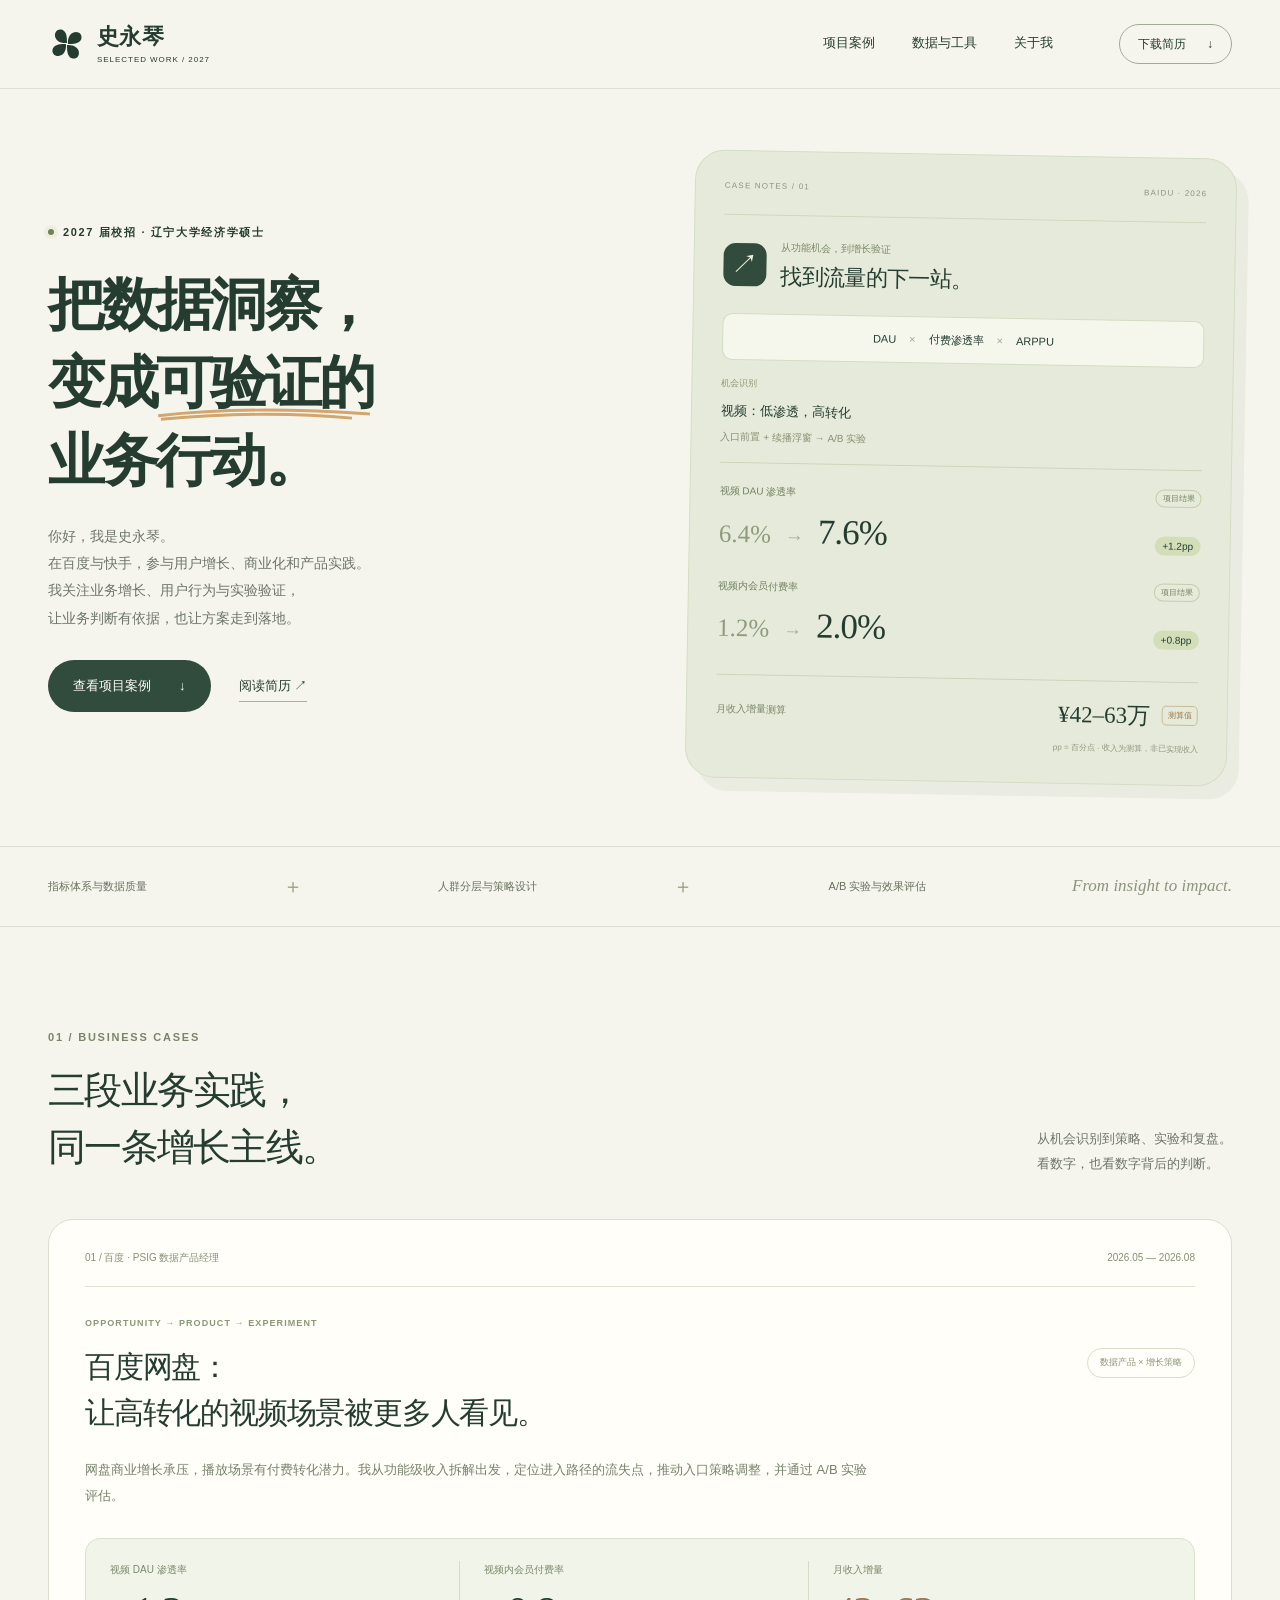
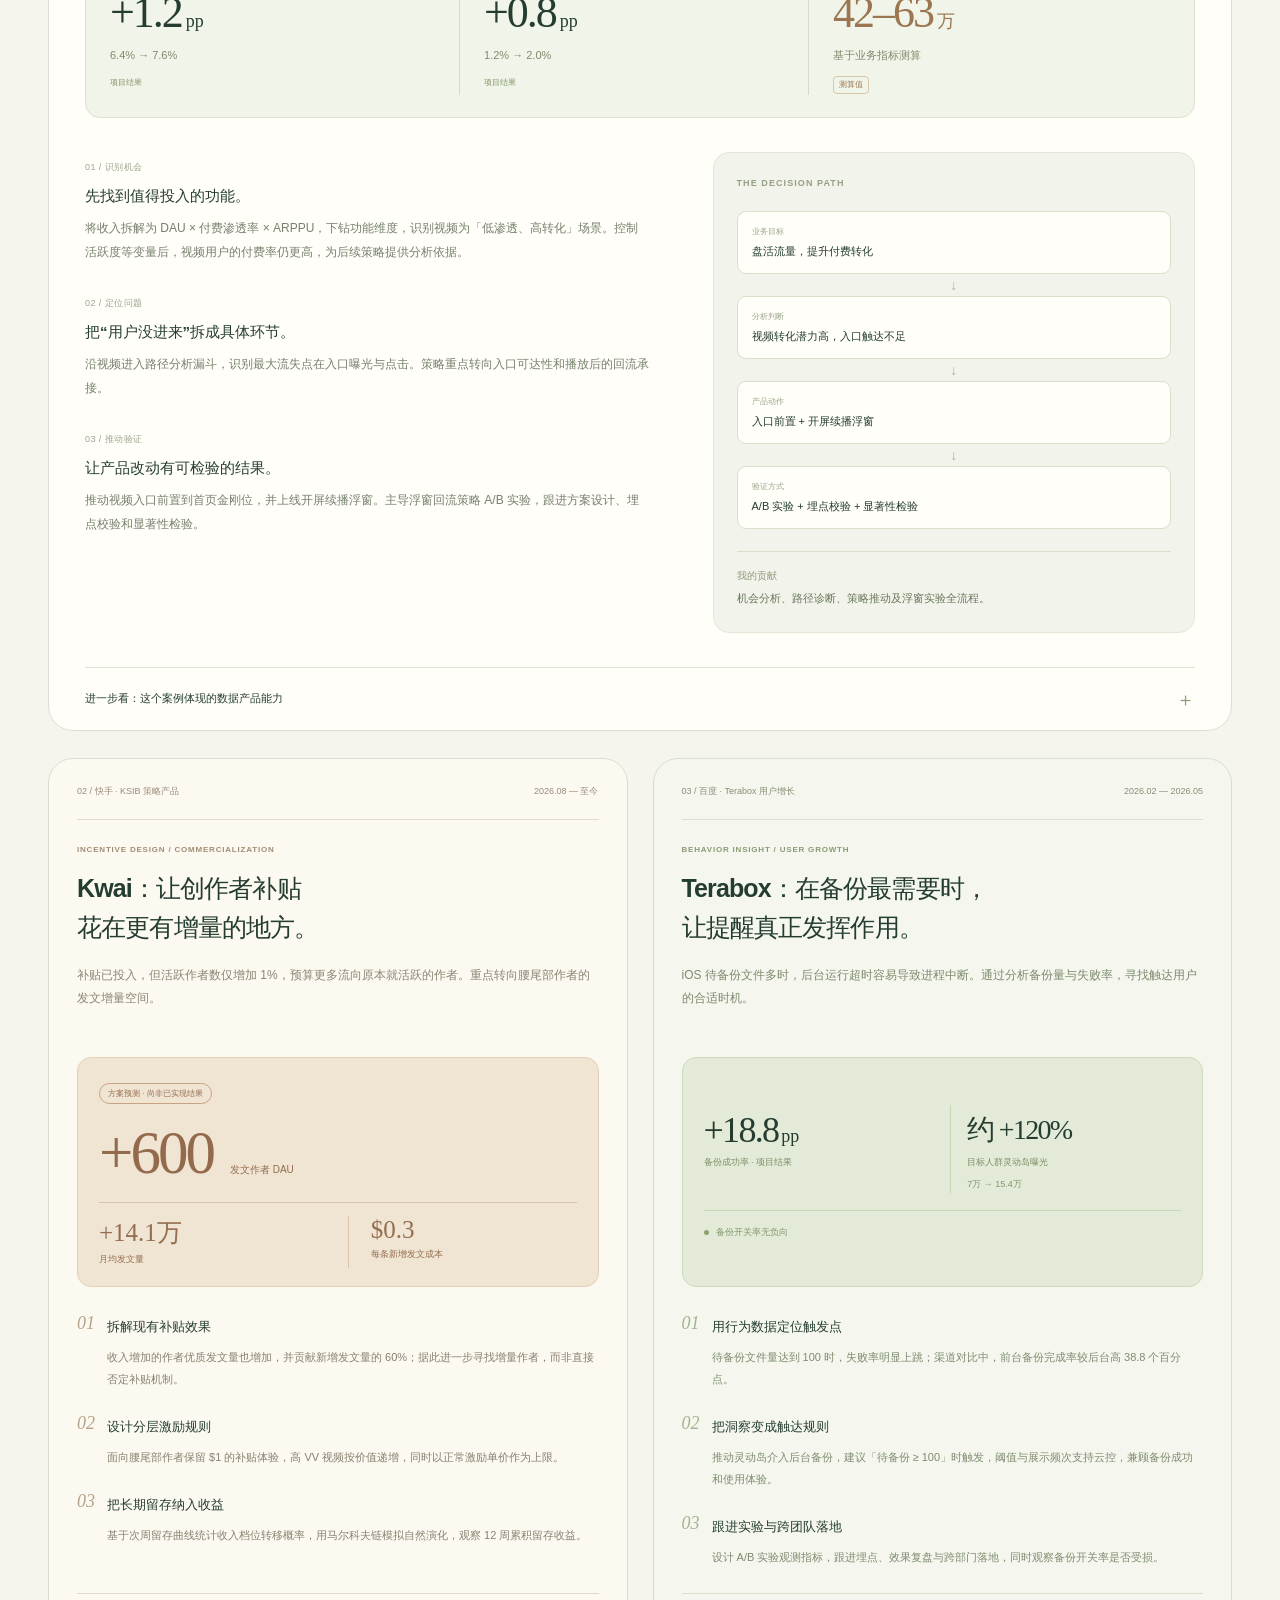
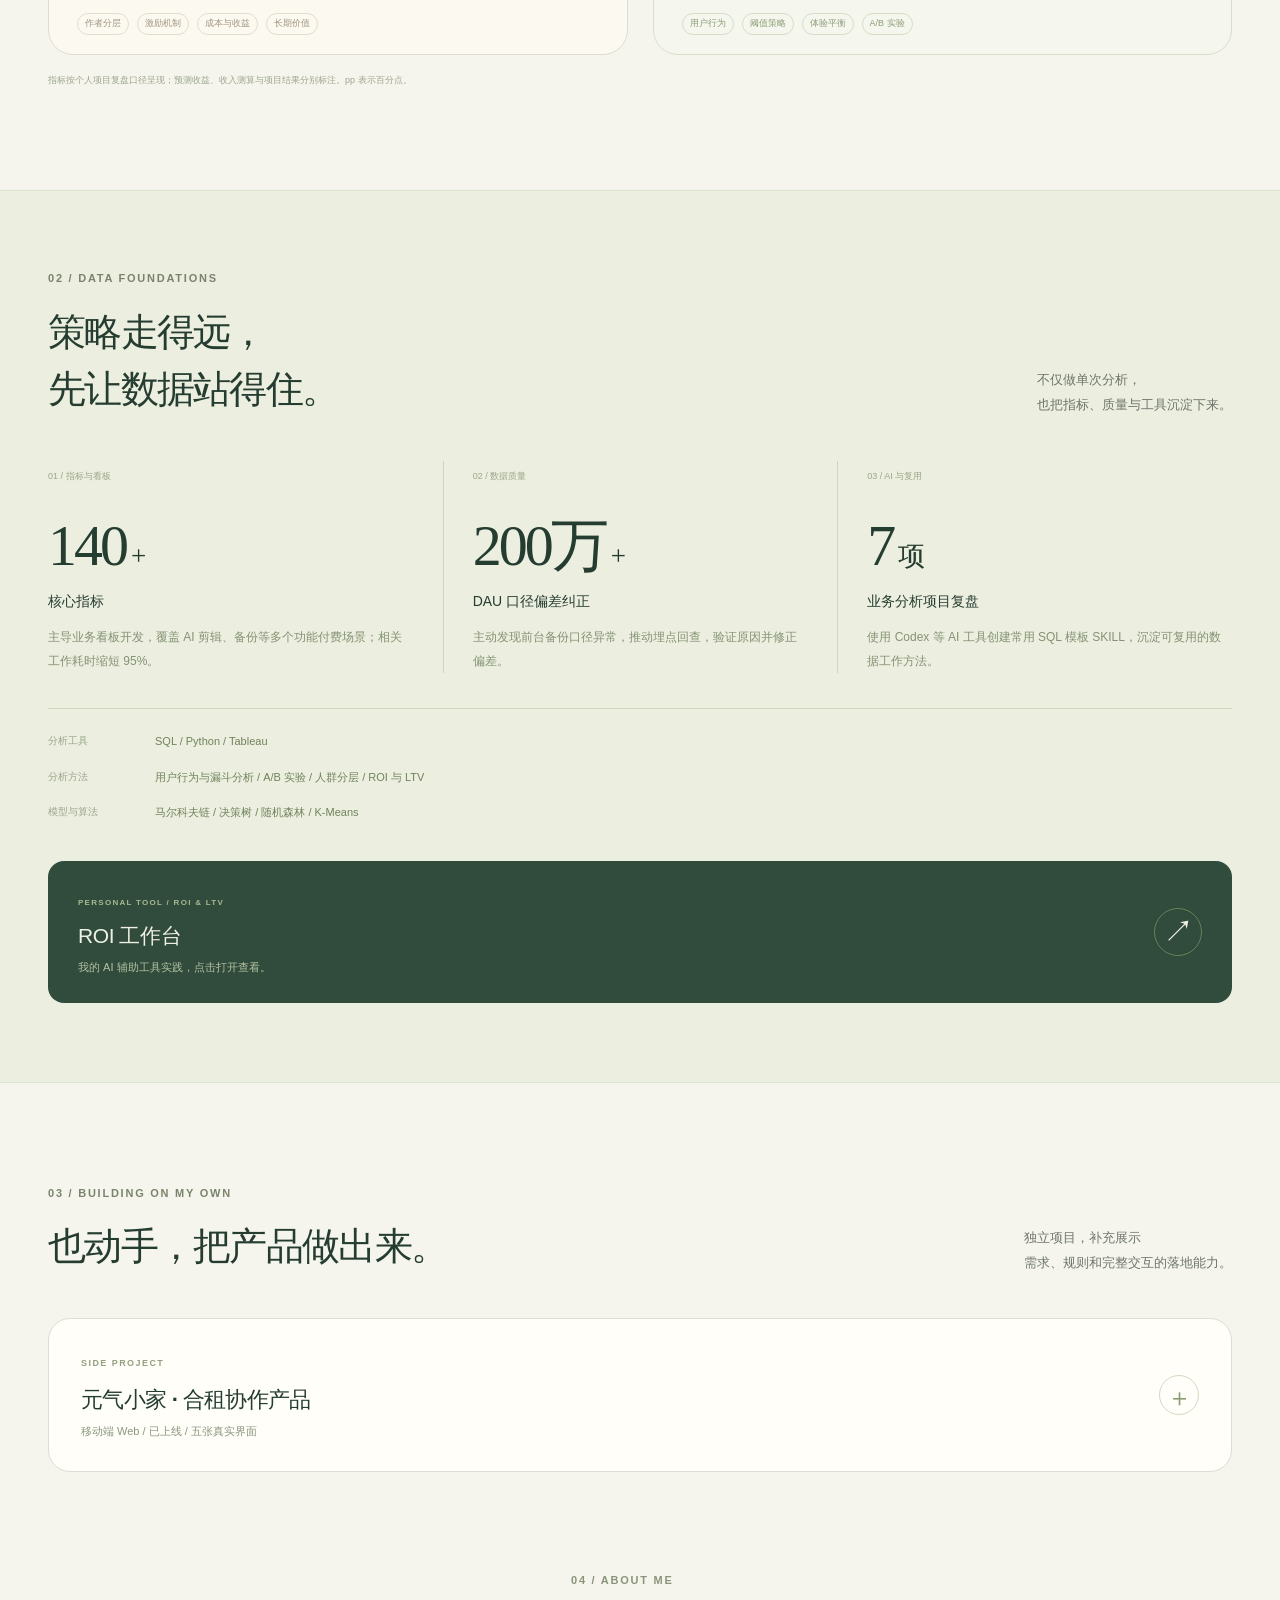
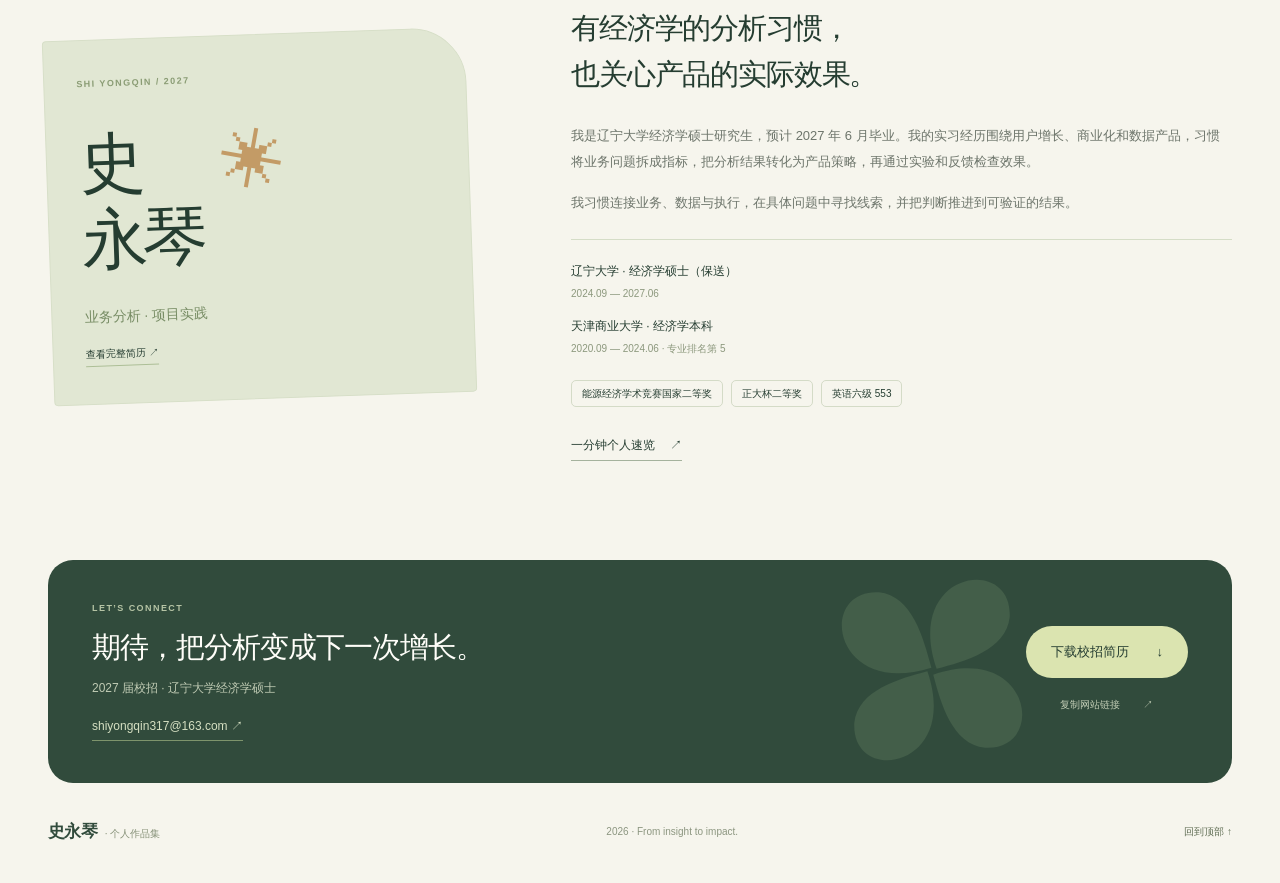
==== commit 5d42442e: "移除个人作品集的意向岗位与岗位切换文案，保留实际经历及数据分析站定位" ====
--- a/docs/index.html
+++ b/docs/index.html
@@ -2,15 +2,15 @@
 <html lang="zh-CN">
 <head>
 <meta charset="utf-8"><meta name="viewport" content="width=device-width, initial-scale=1"><meta name="theme-color" content="#f6f5ed">
-<meta name="description" content="史永琴，辽宁大学经济学硕士，2027届校招。聚焦互联网数据产品与策略产品，展示百度网盘、快手Kwai与Terabox的指标分析、策略设计和A/B实验实践。">
-<meta property="og:title" content="史永琴 · 数据产品 / 策略产品"><meta property="og:description" content="把数据洞察，变成可验证的产品策略。2027届校招作品集。"><meta property="og:type" content="website"><meta property="og:url" content="https://shiyongqin.github.io/portfolio/">
-<title>史永琴 · 数据产品 / 策略产品</title><link rel="icon" href="assets/favicon.svg" type="image/svg+xml"><link rel="stylesheet" href="styles.css"><link rel="stylesheet" href="career.css"><script src="app.js" defer></script>
+<meta name="description" content="史永琴，辽宁大学经济学硕士，2027届校招。展示百度网盘、快手Kwai与Terabox的业务分析、项目实践及独立产品作品。">
+<meta property="og:title" content="史永琴 · 个人作品集"><meta property="og:description" content="从数据洞察到业务实践，记录分析判断、项目推进与验证的过程。2027届个人作品集。"><meta property="og:type" content="website"><meta property="og:url" content="https://shiyongqin.github.io/portfolio/">
+<title>史永琴 · 个人作品集</title><link rel="icon" href="assets/favicon.svg" type="image/svg+xml"><link rel="stylesheet" href="styles.css"><link rel="stylesheet" href="career.css"><script src="app.js" defer></script>
 </head>
 <body>
 <a class="skip-link" href="#main">跳到主要内容</a>
-<header class="site-header"><div class="header-inner wrap"><a class="brand" href="#top" aria-label="史永琴，返回顶部"><svg class="brand-mark" viewBox="0 0 40 40" fill="currentColor" aria-hidden="true"><path d="M20 19C3 20 5 2 15 5c5 2 5 9 5 14ZM21 20C20 3 38 5 35 15c-2 5-9 5-14 5ZM20 21c17-1 15 17 5 14-5-2-5-9-5-14ZM19 20C20 37 2 35 5 25c2-5 9-5 14-5Z"/></svg><span>史永琴<span class="brand-sub">DATA &amp; STRATEGY</span></span></a><nav class="desktop-nav" aria-label="主导航"><a href="#work">项目案例</a><a href="#capabilities">数据与工具</a><a href="#about">关于我</a></nav><a class="button small outline header-action" href="assets/shiyongqin-resume.pdf" download="史永琴_数据策略产品_校招简历.pdf">下载简历 <span aria-hidden="true">↓</span></a><button class="menu-toggle" aria-expanded="false" aria-controls="mobile-nav" aria-label="展开导航"><span></span><span></span></button></div><nav id="mobile-nav" class="mobile-nav" aria-label="手机导航" hidden><a href="#work">项目案例</a><a href="#capabilities">数据与工具</a><a href="#about">关于我</a><a href="assets/shiyongqin-resume.pdf" download="史永琴_数据策略产品_校招简历.pdf">下载简历 ↓</a></nav></header>
+<header class="site-header"><div class="header-inner wrap"><a class="brand" href="#top" aria-label="史永琴，返回顶部"><svg class="brand-mark" viewBox="0 0 40 40" fill="currentColor" aria-hidden="true"><path d="M20 19C3 20 5 2 15 5c5 2 5 9 5 14ZM21 20C20 3 38 5 35 15c-2 5-9 5-14 5ZM20 21c17-1 15 17 5 14-5-2-5-9-5-14ZM19 20C20 37 2 35 5 25c2-5 9-5 14-5Z"/></svg><span>史永琴<span class="brand-sub">SELECTED WORK / 2027</span></span></a><nav class="desktop-nav" aria-label="主导航"><a href="#work">项目案例</a><a href="#capabilities">数据与工具</a><a href="#about">关于我</a></nav><a class="button small outline header-action" href="assets/shiyongqin-resume.pdf" download="史永琴_校招简历.pdf">下载简历 <span aria-hidden="true">↓</span></a><button class="menu-toggle" aria-expanded="false" aria-controls="mobile-nav" aria-label="展开导航"><span></span><span></span></button></div><nav id="mobile-nav" class="mobile-nav" aria-label="手机导航" hidden><a href="#work">项目案例</a><a href="#capabilities">数据与工具</a><a href="#about">关于我</a><a href="assets/shiyongqin-resume.pdf" download="史永琴_校招简历.pdf">下载简历 ↓</a></nav></header>
 <main id="main">
-<section class="hero career-hero wrap" id="top" aria-labelledby="hero-title"><div class="hero-copy"><p class="eyebrow"><span class="status-dot"></span> 2027 届校招 · 辽宁大学经济学硕士</p><h1 id="hero-title">把数据洞察，<br>变成<span class="underlined">可验证的<svg viewBox="0 0 400 24" preserveAspectRatio="none" aria-hidden="true"><path d="M4 15Q172-3 395 12M9 21Q198 5 362 19"/></svg></span><br>产品策略。</h1><p class="hero-description">你好，我是史永琴。<br>在百度做数据产品，在快手做商业化策略。<br>我关注业务增长、用户行为与实验验证，<br>让产品判断有依据，也让方案走到落地。</p><div class="hero-actions"><a class="button primary" href="#work">查看项目案例 <span aria-hidden="true">↓</span></a><a class="text-link" href="assets/shiyongqin-resume.pdf" target="_blank" rel="noopener">阅读简历 ↗</a></div><div class="role-selector" aria-label="按求职方向查看"><span>按岗位看</span><div class="role-buttons"><button data-role="data" aria-pressed="true">数据产品</button><button data-role="strategy" aria-pressed="false">策略产品</button></div></div><div class="role-focus" aria-live="polite"><p id="role-description">从指标体系与分析工具切入，定位业务机会，验证产品改动。</p><a id="role-case-link" href="#baidu">推荐先看：百度网盘路径优化 ↗</a></div></div>
+<section class="hero career-hero wrap" id="top" aria-labelledby="hero-title"><div class="hero-copy"><p class="eyebrow"><span class="status-dot"></span> 2027 届校招 · 辽宁大学经济学硕士</p><h1 id="hero-title">把数据洞察，<br>变成<span class="underlined">可验证的<svg viewBox="0 0 400 24" preserveAspectRatio="none" aria-hidden="true"><path d="M4 15Q172-3 395 12M9 21Q198 5 362 19"/></svg></span><br>业务行动。</h1><p class="hero-description">你好，我是史永琴。<br>在百度与快手，参与用户增长、商业化和产品实践。<br>我关注业务增长、用户行为与实验验证，<br>让业务判断有依据，也让方案走到落地。</p><div class="hero-actions"><a class="button primary" href="#work">查看项目案例 <span aria-hidden="true">↓</span></a><a class="text-link" href="assets/shiyongqin-resume.pdf" target="_blank" rel="noopener">阅读简历 ↗</a></div></div>
 <aside class="insight-board" aria-label="百度网盘案例成果速览"><div class="board-topline"><span>CASE NOTES / 01</span><span>BAIDU · 2026</span></div><div class="board-title"><span class="board-icon" aria-hidden="true">↗</span><div><p>从功能机会，到增长验证</p><h2>找到流量的下一站。</h2></div></div><div class="formula"><span>DAU</span><i>×</i><span>付费渗透率</span><i>×</i><span>ARPPU</span></div><div class="board-finding"><span>机会识别</span><strong>视频：低渗透，高转化</strong><p>入口前置 + 续播浮窗 → A/B 实验</p></div><div class="board-metric"><div><span>视频 DAU 渗透率</span><small>项目结果</small></div><p><span>6.4%</span><i>→</i><strong>7.6%</strong><em>+1.2pp</em></p></div><div class="board-metric"><div><span>视频内会员付费率</span><small>项目结果</small></div><p><span>1.2%</span><i>→</i><strong>2.0%</strong><em>+0.8pp</em></p></div><div class="board-bottom"><span>月收入增量测算</span><strong>¥42–63万</strong><small>测算值</small></div><p class="board-footnote">pp = 百分点 · 收入为测算，非已实现收入</p></aside></section>
 <div class="intro-strip career-strip"><div class="wrap"><span>指标体系与数据质量</span><span class="strip-plus" aria-hidden="true">＋</span><span>人群分层与策略设计</span><span class="strip-plus" aria-hidden="true">＋</span><span>A/B 实验与效果评估</span><span class="strip-signature">From insight to impact.</span></div></div>
 <section class="work-section wrap section-space" id="work" aria-labelledby="work-title"><div class="section-heading"><div><p class="eyebrow">01 / BUSINESS CASES</p><h2 id="work-title">三段业务实践，<br>同一条增长主线。</h2></div><p class="section-note">从机会识别到策略、实验和复盘。<br>看数字，也看数字背后的判断。</p></div>
@@ -43,10 +43,10 @@
         <details class="case-details"><summary>展开项目思考与迭代复盘 <span aria-hidden="true">＋</span></summary><div class="detail-content"><div><h4>从日常摩擦找到切入点</h4><p>谁垫了水电费、今天轮到谁打扫、纸巾还剩多少，都是单次很小、反复发生的问题。产品围绕「看见状态 → 采取行动 → 留下记录」组织信息，减少靠记忆和催促维持协作。</p></div><div><h4>让产品能被顺利使用</h4><p>迭代中处理过邮箱验证码登录、页面空白和任务点击反馈等问题，并统一了移动端间距、状态色、图标和文案。先保证关键路径清晰、可用，再逐步完善视觉表达。</p></div><div><h4>下一步如何验证</h4><p>用多人真实任务测试，观察费用确认是否清楚、家务完成反馈是否减少催促、库存提醒是否打扰。这些是待验证的设计假设，当前不将它们写成用户增长或效率提升的结果。</p></div></div></details>
       </article>
 </div></details></section>
-<section class="about-section career-about wrap section-space" id="about" aria-labelledby="about-title"><div class="profile-card"><span class="eyebrow">SHI YONGQIN / 2027</span><div class="profile-name">史<br>永琴<span aria-hidden="true">✳</span></div><p>数据产品 / 策略产品</p><a href="assets/shiyongqin-resume.pdf" target="_blank" rel="noopener">查看完整简历 ↗</a></div><div class="about-copy"><p class="eyebrow">04 / ABOUT ME</p><h2 id="about-title">有经济学的分析习惯，<br>也关心产品的实际效果。</h2><p>我是辽宁大学经济学硕士研究生，预计 2027 年 6 月毕业。我的实习经历围绕用户增长、商业化和数据产品，习惯将业务问题拆成指标，把分析结果转化为产品策略，再通过实验和反馈检查效果。</p><p>希望在互联网数据产品或策略产品经理岗位上，持续做连接业务、数据和产品的工作。</p><div class="education-list"><div><strong>辽宁大学 · 经济学硕士（保送）</strong><span>2024.09 — 2027.06</span></div><div><strong>天津商业大学 · 经济学本科</strong><span>2020.09 — 2024.06 · 专业排名第 5</span></div></div><div class="about-skills"><span>能源经济学术竞赛国家二等奖</span><span>正大杯二等奖</span><span>英语六级 553</span></div><button class="text-link" data-summary>一分钟个人速览 <span aria-hidden="true">↗</span></button></div></section>
-<section class="closing-section wrap" aria-labelledby="closing-title"><div><p class="eyebrow">LET’S CONNECT</p><h2 id="closing-title">期待，把分析变成下一次增长。</h2><p>2027 届校招 · 数据产品 / 策略产品经理</p><a class="contact-email" href="mailto:shiyongqin317@163.com">shiyongqin317@163.com ↗</a></div><div class="closing-actions"><a class="button light" href="assets/shiyongqin-resume.pdf" download="史永琴_数据策略产品_校招简历.pdf">下载校招简历 <span aria-hidden="true">↓</span></a><button class="copy-link" id="copy-link">复制网站链接 <span aria-hidden="true">↗</span></button></div><svg class="closing-flower" viewBox="0 0 100 100" fill="currentColor" aria-hidden="true"><path d="M50 49C7 51 12 5 37 13c13 5 13 23 13 36ZM52 50C49 7 95 12 87 37c-5 13-23 13-35 13ZM50 52c43-3 38 43 13 35-13-5-13-23-13-35ZM48 50c3 43-43 38-35 13 5-13 23-13 35-13Z"/></svg></section>
-</main><footer class="wrap"><a class="footer-brand" href="#top">史永琴 <span>· 数据与策略</span></a><span>2026 · From insight to impact.</span><a href="#top">回到顶部 ↑</a></footer>
-<dialog id="summary-dialog" class="summary-dialog" aria-labelledby="summary-title"><button class="dialog-close" data-close aria-label="关闭个人速览">×</button><p class="eyebrow">THE ONE-MINUTE VERSION</p><h2 id="summary-title">史永琴 · 2027 届校招</h2><p class="summary-intro">辽宁大学经济学硕士 · 数据产品 / 策略产品经理</p><div class="summary-row"><span>01</span><div><h3>百度网盘 · 数据产品</h3><p>功能级机会分析、路径优化与 A/B 实验。视频 DAU 渗透率 +1.2pp，视频内会员付费率 +0.8pp。</p></div></div><div class="summary-row"><span>02</span><div><h3>快手 Kwai · 商业化策略</h3><p>作者分层、补贴规则和长期留存收益预测。方案预测发文作者 DAU +600，月均发文 +14.1 万。</p></div></div><div class="summary-row"><span>03</span><div><h3>Terabox · 用户增长</h3><p>围绕 iOS 备份设计阈值触达策略，跟进实验与落地。备份成功率提升 18.8pp。</p></div></div><a class="button primary" href="assets/shiyongqin-resume.pdf" target="_blank" rel="noopener">阅读完整校招简历 ↗</a></dialog>
+<section class="about-section career-about wrap section-space" id="about" aria-labelledby="about-title"><div class="profile-card"><span class="eyebrow">SHI YONGQIN / 2027</span><div class="profile-name">史<br>永琴<span aria-hidden="true">✳</span></div><p>业务分析 · 项目实践</p><a href="assets/shiyongqin-resume.pdf" target="_blank" rel="noopener">查看完整简历 ↗</a></div><div class="about-copy"><p class="eyebrow">04 / ABOUT ME</p><h2 id="about-title">有经济学的分析习惯，<br>也关心产品的实际效果。</h2><p>我是辽宁大学经济学硕士研究生，预计 2027 年 6 月毕业。我的实习经历围绕用户增长、商业化和数据产品，习惯将业务问题拆成指标，把分析结果转化为产品策略，再通过实验和反馈检查效果。</p><p>我习惯连接业务、数据与执行，在具体问题中寻找线索，并把判断推进到可验证的结果。</p><div class="education-list"><div><strong>辽宁大学 · 经济学硕士（保送）</strong><span>2024.09 — 2027.06</span></div><div><strong>天津商业大学 · 经济学本科</strong><span>2020.09 — 2024.06 · 专业排名第 5</span></div></div><div class="about-skills"><span>能源经济学术竞赛国家二等奖</span><span>正大杯二等奖</span><span>英语六级 553</span></div><button class="text-link" data-summary>一分钟个人速览 <span aria-hidden="true">↗</span></button></div></section>
+<section class="closing-section wrap" aria-labelledby="closing-title"><div><p class="eyebrow">LET’S CONNECT</p><h2 id="closing-title">期待，把分析变成下一次增长。</h2><p>2027 届校招 · 辽宁大学经济学硕士</p><a class="contact-email" href="mailto:shiyongqin317@163.com">shiyongqin317@163.com ↗</a></div><div class="closing-actions"><a class="button light" href="assets/shiyongqin-resume.pdf" download="史永琴_校招简历.pdf">下载校招简历 <span aria-hidden="true">↓</span></a><button class="copy-link" id="copy-link">复制网站链接 <span aria-hidden="true">↗</span></button></div><svg class="closing-flower" viewBox="0 0 100 100" fill="currentColor" aria-hidden="true"><path d="M50 49C7 51 12 5 37 13c13 5 13 23 13 36ZM52 50C49 7 95 12 87 37c-5 13-23 13-35 13ZM50 52c43-3 38 43 13 35-13-5-13-23-13-35ZM48 50c3 43-43 38-35 13 5-13 23-13 35-13Z"/></svg></section>
+</main><footer class="wrap"><a class="footer-brand" href="#top">史永琴 <span>· 个人作品集</span></a><span>2026 · From insight to impact.</span><a href="#top">回到顶部 ↑</a></footer>
+<dialog id="summary-dialog" class="summary-dialog" aria-labelledby="summary-title"><button class="dialog-close" data-close aria-label="关闭个人速览">×</button><p class="eyebrow">THE ONE-MINUTE VERSION</p><h2 id="summary-title">史永琴 · 2027 届校招</h2><p class="summary-intro">辽宁大学经济学硕士在读 · 2027 年毕业</p><div class="summary-row"><span>01</span><div><h3>百度网盘 · 数据产品</h3><p>功能级机会分析、路径优化与 A/B 实验。视频 DAU 渗透率 +1.2pp，视频内会员付费率 +0.8pp。</p></div></div><div class="summary-row"><span>02</span><div><h3>快手 Kwai · 商业化策略</h3><p>作者分层、补贴规则和长期留存收益预测。方案预测发文作者 DAU +600，月均发文 +14.1 万。</p></div></div><div class="summary-row"><span>03</span><div><h3>Terabox · 用户增长</h3><p>围绕 iOS 备份设计阈值触达策略，跟进实验与落地。备份成功率提升 18.8pp。</p></div></div><a class="button primary" href="assets/shiyongqin-resume.pdf" target="_blank" rel="noopener">阅读完整校招简历 ↗</a></dialog>
   <dialog id="image-dialog" class="image-dialog" aria-labelledby="image-dialog-title"><div class="image-dialog-header"><h2 id="image-dialog-title">首页 · 真实产品界面</h2><button class="dialog-close" data-close aria-label="关闭放大界面">×</button></div><div class="image-dialog-body"><img id="zoom-image" src="assets/home.webp" alt="元气小家首页放大图" width="930" height="1828"></div></dialog>
 <div class="toast" role="status" aria-live="polite" hidden></div>
 </body></html>
